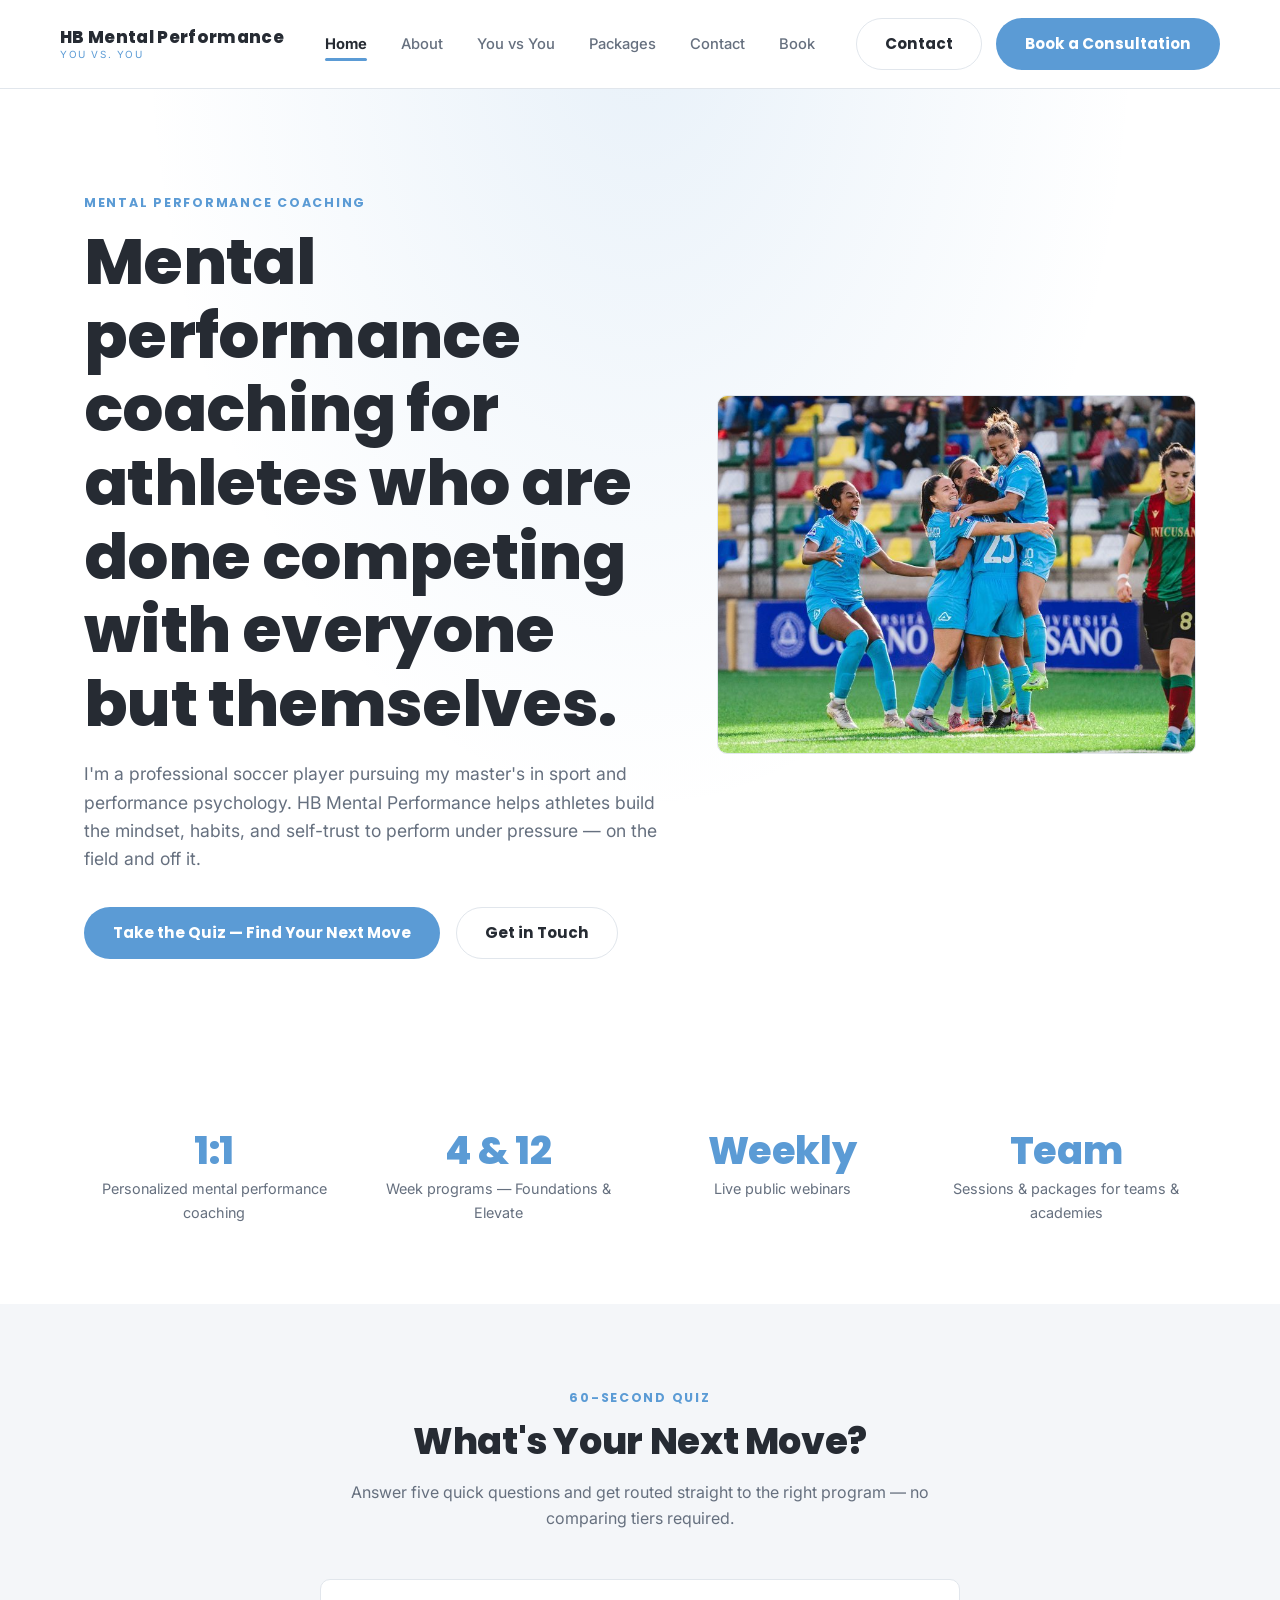
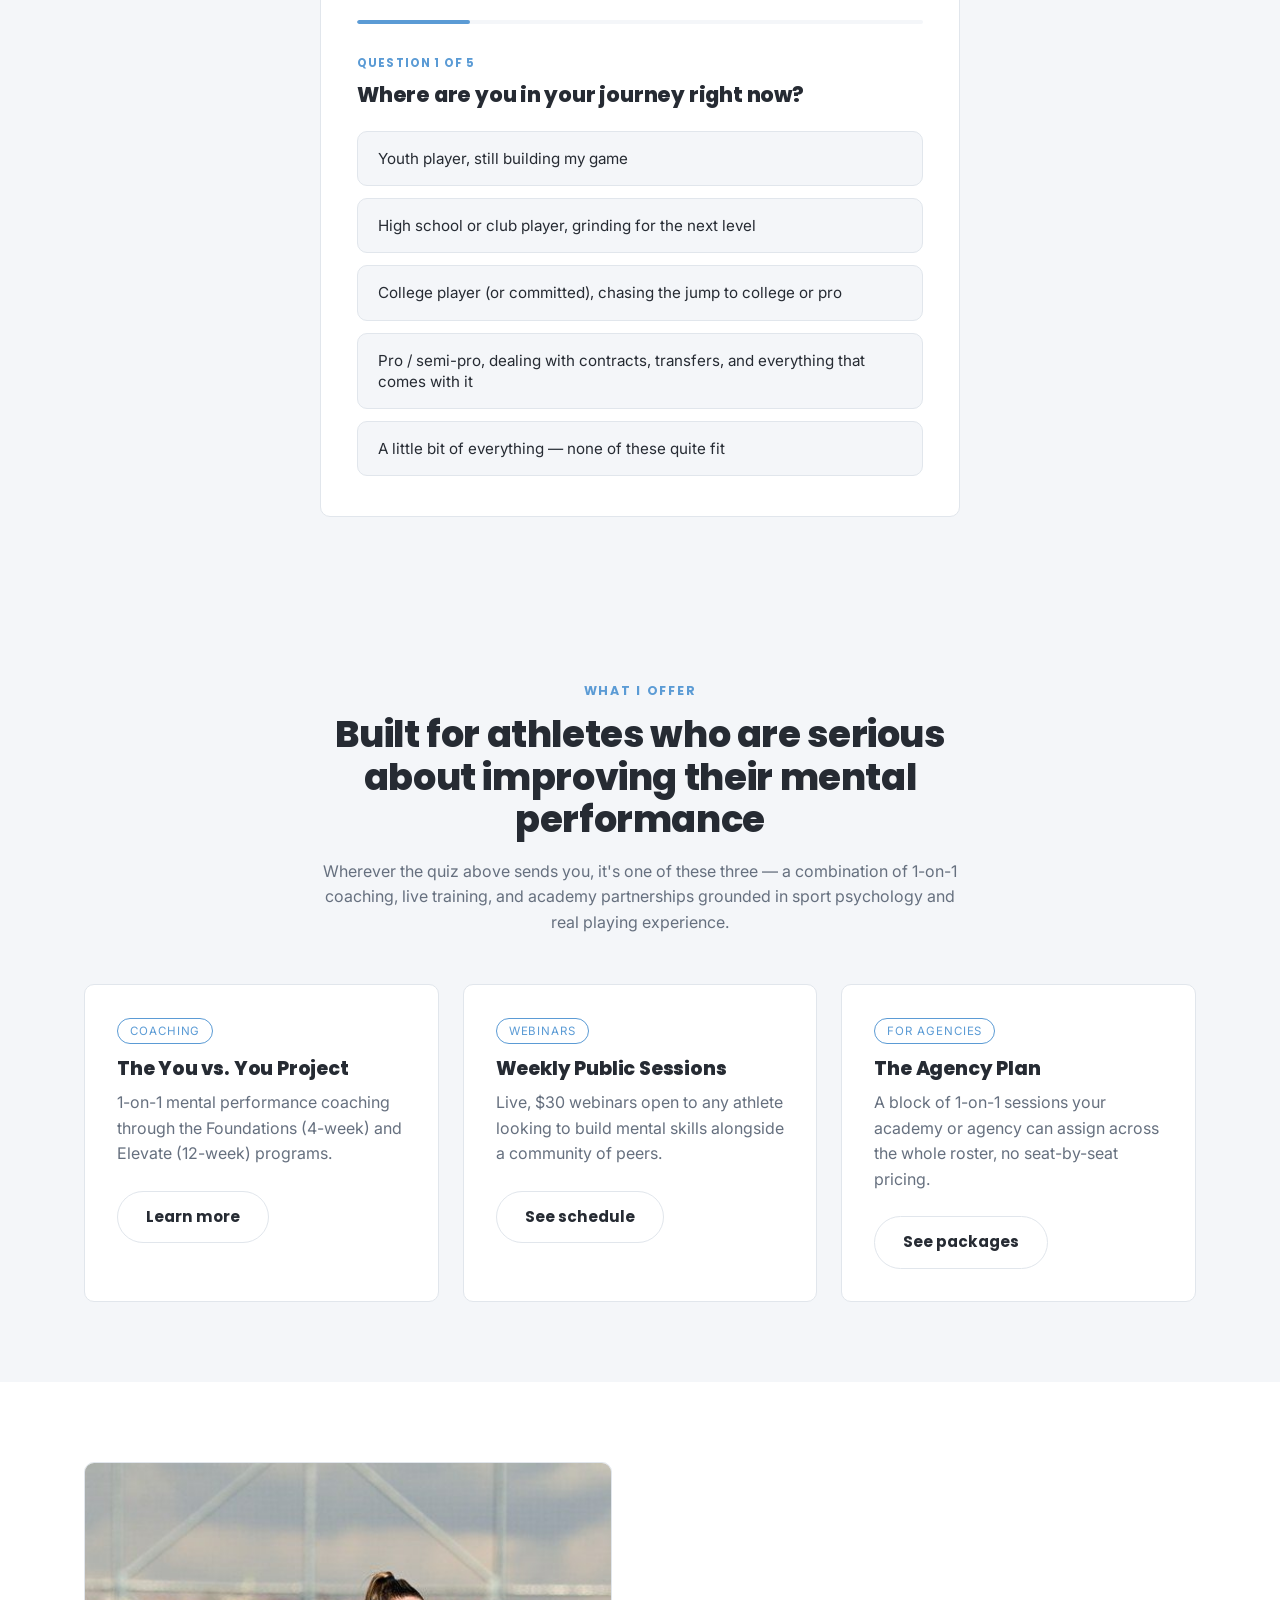
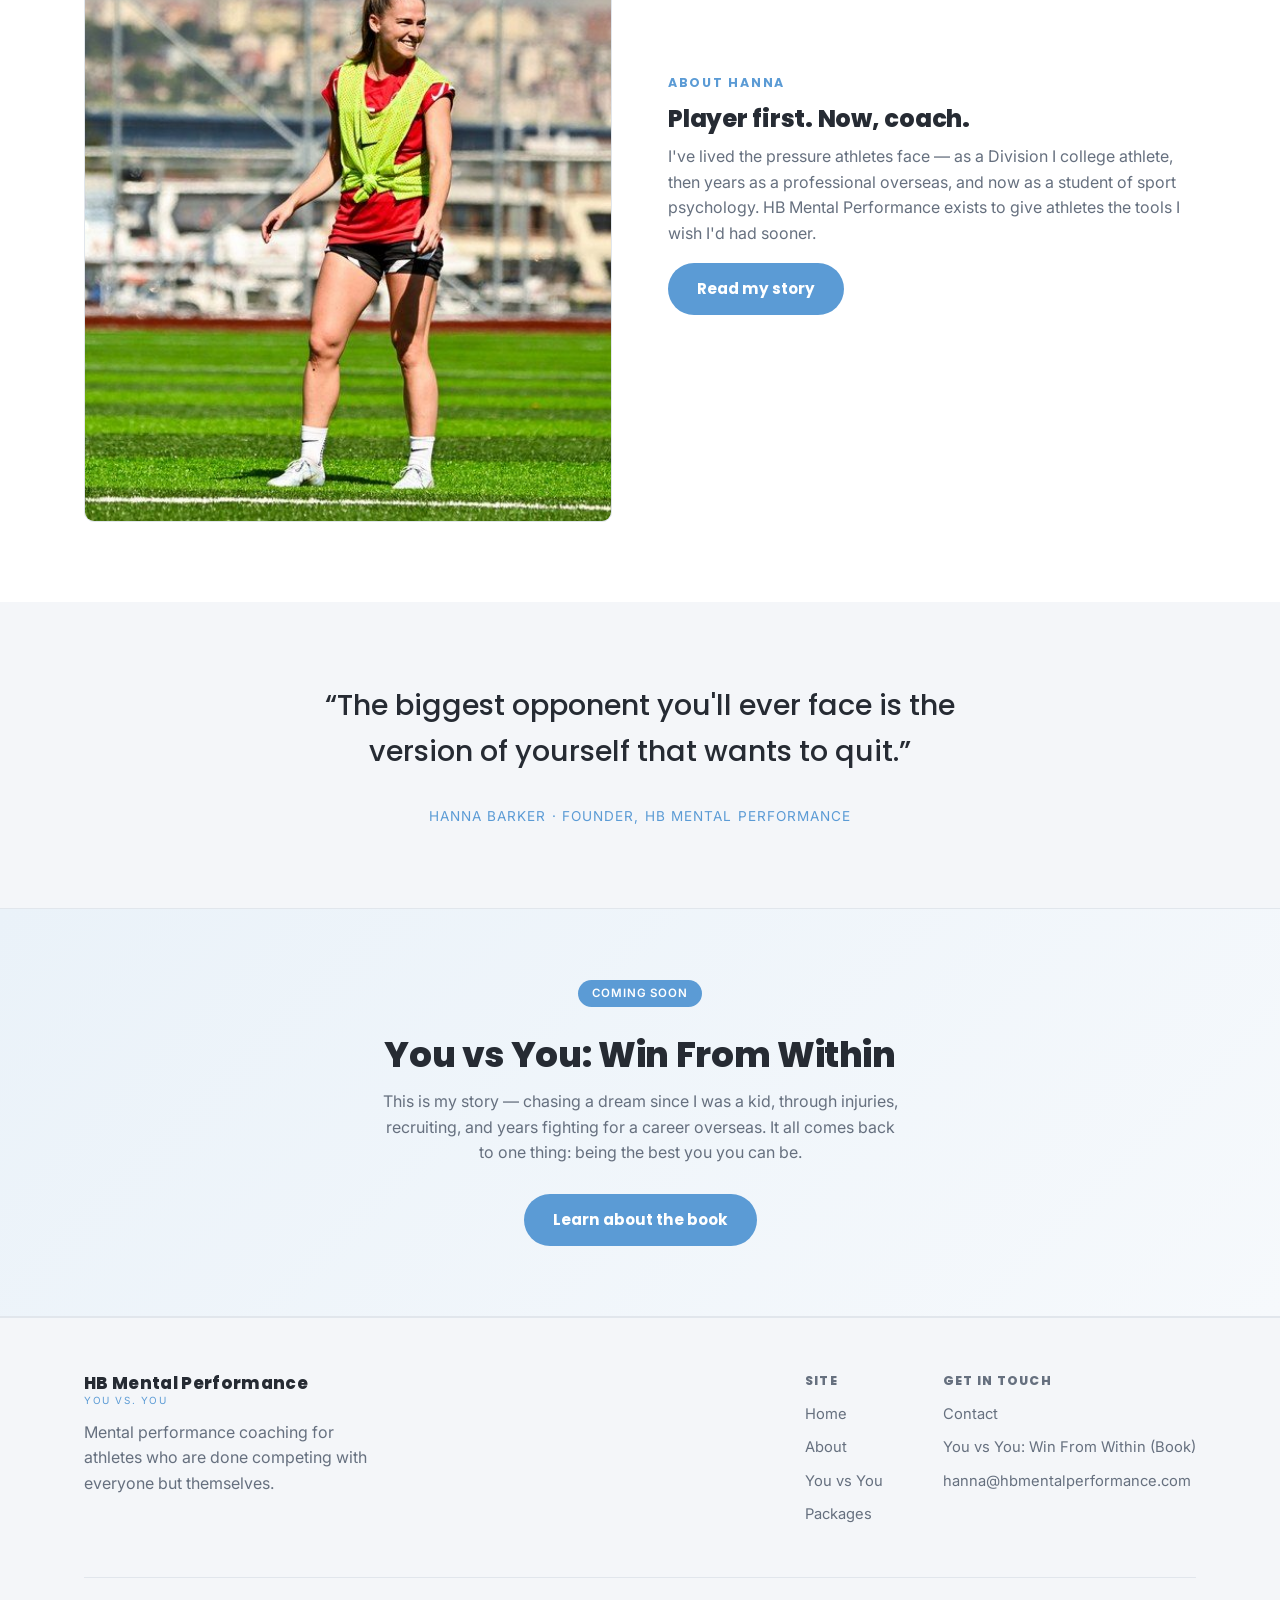
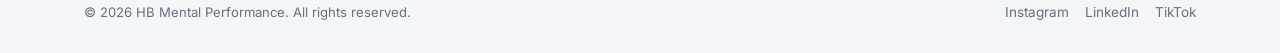
==== index.html @ e2ccc01a "Add HB Mental Performance website Initial site: home, about, you-vs-you, packages, contact, and book" ====
<!doctype html>
<html lang="en">
<head>
<meta charset="UTF-8">
<meta name="viewport" content="width=device-width, initial-scale=1.0">
<title>Home | HB Mental Performance</title>
<meta name="description" content="HB Mental Performance — 1-on-1 mental performance coaching, The You vs. You Project, and The Agency Plan for agencies and academies.">
<link rel="preconnect" href="https://fonts.googleapis.com">
<link href="https://fonts.googleapis.com/css2?family=Poppins:wght@500;600;700&family=Inter:wght@400;500;600&display=swap" rel="stylesheet">
<link rel="stylesheet" href="styles.css">
</head>
<body>
<header class="site-header">
  <div class="container nav">
    <a href="index.html" class="nav-logo">HB Mental Performance<span>You vs. You</span></a>
    <button class="nav-toggle" aria-label="Toggle navigation" aria-expanded="false">
      <span></span><span></span><span></span>
    </button>
    <ul class="nav-links">
      <li><a href="index.html">Home</a></li>
      <li><a href="about.html">About</a></li>
      <li><a href="you-vs-you.html">You vs You</a></li>
      <li><a href="packages.html">Packages</a></li>
      <li><a href="contact.html">Contact</a></li>
      <li><a href="book.html">Book</a></li>
    </ul>
    <div class="nav-cta">
      <a href="contact.html" class="btn btn-outline">Contact</a>
      <a href="contact.html#book-a-consultation" class="btn btn-primary">Book a Consultation</a>
    </div>
  </div>
</header>

<section class="hero">
  <div class="container">
    <div class="hero-grid">
      <div class="hero-copy">
        <p class="eyebrow">Mental Performance Coaching</p>
        <h1>Mental performance coaching for athletes who are done competing with everyone but themselves.</h1>
        <p class="lead">I'm a professional soccer player pursuing my master's in sport and performance psychology. HB Mental Performance helps athletes build the mindset, habits, and self-trust to perform under pressure &mdash; on the field and off it.</p>
        <div class="hero-actions">
          <a href="#quiz" class="btn btn-primary">Take the Quiz &mdash; Find Your Next Move</a>
          <a href="contact.html" class="btn btn-outline">Get in Touch</a>
        </div>
      </div>
      <div class="hero-photo">
        <img src="images/hanna-celebration.jpg" alt="Hanna Barker celebrating with teammates" loading="lazy">
      </div>
    </div>
  </div>
</section>

<section>
  <div class="container">
    <div class="stats">
      <div class="stat"><h3>1:1</h3><p>Personalized mental performance coaching</p></div>
      <div class="stat"><h3>4 &amp; 12</h3><p>Week programs &mdash; Foundations &amp; Elevate</p></div>
      <div class="stat"><h3>Weekly</h3><p>Live public webinars</p></div>
      <div class="stat"><h3>Team</h3><p>Sessions &amp; packages for teams &amp; academies</p></div>
    </div>
  </div>
</section>

<section class="section-alt quiz-section" id="quiz">
  <div class="container">
    <div class="section-head">
      <p class="eyebrow">60-Second Quiz</p>
      <h2>What's Your Next Move?</h2>
      <p>Answer five quick questions and get routed straight to the right program &mdash; no comparing tiers required.</p>
    </div>

    <div class="quiz-box" id="quiz-box" data-step="1">
      <div class="quiz-progress"><div class="quiz-progress-bar" id="quiz-progress-bar"></div></div>

      <div class="quiz-step is-active" data-step="1">
        <p class="quiz-step-label">Question 1 of 5</p>
        <h3 class="quiz-question">Where are you in your journey right now?</h3>
        <div class="quiz-options" data-field="stage">
          <button type="button" class="quiz-option" data-value="youth">Youth player, still building my game</button>
          <button type="button" class="quiz-option" data-value="highschool">High school or club player, grinding for the next level</button>
          <button type="button" class="quiz-option" data-value="college">College player (or committed), chasing the jump to college or pro</button>
          <button type="button" class="quiz-option" data-value="pro">Pro / semi-pro, dealing with contracts, transfers, and everything that comes with it</button>
          <button type="button" class="quiz-option" data-value="mixed">A little bit of everything &mdash; none of these quite fit</button>
        </div>
      </div>

      <div class="quiz-step" data-step="2">
        <p class="quiz-step-label">Question 2 of 5</p>
        <h3 class="quiz-question">What's on your mind most right now?</h3>
        <div class="quiz-options" data-field="focus">
          <button type="button" class="quiz-option" data-value="confidence">Building confidence &mdash; I second-guess myself more than I'd like</button>
          <button type="button" class="quiz-option" data-value="pressure">Handling pressure &mdash; big moments get in my head</button>
          <button type="button" class="quiz-option" data-value="transition">A big transition ahead &mdash; new level, new team, new chapter</button>
          <button type="button" class="quiz-option" data-value="consistency">Staying consistent &mdash; I want to keep leveling up long-term</button>
        </div>
      </div>

      <div class="quiz-step" data-step="3">
        <p class="quiz-step-label">Question 3 of 5</p>
        <h3 class="quiz-question">What's the story you tell yourself when things aren't going your way?</h3>
        <div class="quiz-options" data-field="storyline">
          <button type="button" class="quiz-option" data-value="doubt">"I'm about to mess this up"</button>
          <button type="button" class="quiz-option" data-value="judged">"Everyone's watching and judging me"</button>
          <button type="button" class="quiz-option" data-value="shutdown">I just go quiet and shut down</button>
          <button type="button" class="quiz-option" data-value="overthink">I get stuck in my head and can't get out</button>
        </div>
      </div>

      <div class="quiz-step" data-step="4">
        <p class="quiz-step-label">Question 4 of 5</p>
        <h3 class="quiz-question">If you fixed this one thing, what would actually change?</h3>
        <div class="quiz-options" data-field="shift">
          <button type="button" class="quiz-option" data-value="play_free">I'd finally play free, without overthinking every touch</button>
          <button type="button" class="quiz-option" data-value="trust">I'd trust myself in the moments that matter most</button>
          <button type="button" class="quiz-option" data-value="compare">I'd stop comparing myself to everyone else</button>
          <button type="button" class="quiz-option" data-value="enjoy">I'd actually enjoy playing again</button>
        </div>
      </div>

      <div class="quiz-step" data-step="5">
        <p class="quiz-step-label">Question 5 of 5</p>
        <h3 class="quiz-question">How much support are you looking for?</h3>
        <div class="quiz-options" data-field="depth">
          <button type="button" class="quiz-option" data-value="tools">Just some tools I can start using right away</button>
          <button type="button" class="quiz-option" data-value="reset">A focused reset over a few weeks</button>
          <button type="button" class="quiz-option" data-value="partnership">An ongoing, in-depth partnership</button>
          <button type="button" class="quiz-option" data-value="unsure">Not sure yet &mdash; show me my options</button>
        </div>
      </div>

      <div class="quiz-step quiz-result" data-step="result">
        <p class="eyebrow">Your Next Move</p>
        <h3 id="quiz-result-title"></h3>
        <p id="quiz-result-body"></p>
        <p class="quiz-reflection" id="quiz-result-reflection"></p>
        <div class="card quiz-result-card" id="quiz-result-card">
          <span class="tag" id="quiz-result-tag"></span>
          <h3 id="quiz-result-offer"></h3>
          <p class="quiz-result-price" id="quiz-result-price"></p>
          <p id="quiz-result-blurb"></p>
          <a href="#" id="quiz-result-cta" class="btn btn-primary">See details</a>
        </div>
        <div class="quiz-result-secondary" id="quiz-result-secondary" hidden>
          <p>Or start lighter:</p>
          <a href="you-vs-you.html#webinars" class="btn btn-outline">Join a $30 webinar</a>
        </div>
        <button type="button" class="quiz-restart" id="quiz-restart">Retake the quiz</button>
      </div>

      <button type="button" class="quiz-back" id="quiz-back" hidden>&larr; Back</button>
    </div>
  </div>
</section>

<section class="section-alt">
  <div class="container">
    <div class="section-head">
      <p class="eyebrow">What I Offer</p>
      <h2>Built for athletes who are serious about improving their mental performance</h2>
      <p>Wherever the quiz above sends you, it's one of these three &mdash; a combination of 1-on-1 coaching, live training, and academy partnerships grounded in sport psychology and real playing experience.</p>
    </div>
    <div class="grid grid-3">
      <div class="card">
        <span class="tag">Coaching</span>
        <h3>The You vs. You Project</h3>
        <p>1-on-1 mental performance coaching through the Foundations (4-week) and Elevate (12-week) programs.</p>
        <a href="you-vs-you.html" class="btn btn-outline" style="margin-top:8px;">Learn more</a>
      </div>
      <div class="card">
        <span class="tag">Webinars</span>
        <h3>Weekly Public Sessions</h3>
        <p>Live, $30 webinars open to any athlete looking to build mental skills alongside a community of peers.</p>
        <a href="you-vs-you.html" class="btn btn-outline" style="margin-top:8px;">See schedule</a>
      </div>
      <div class="card">
        <span class="tag">For Agencies</span>
        <h3>The Agency Plan</h3>
        <p>A block of 1-on-1 sessions your academy or agency can assign across the whole roster, no seat-by-seat pricing.</p>
        <a href="packages.html" class="btn btn-outline" style="margin-top:8px;">See packages</a>
      </div>
    </div>
  </div>
</section>

<section>
  <div class="container">
    <div class="two-col">
      <div class="image-placeholder has-photo">
        <img src="images/hanna-action.jpg" alt="Hanna Barker training on the field" loading="lazy">
      </div>
      <div>
        <p class="eyebrow">About Hanna</p>
        <h2>Player first. Now, coach.</h2>
        <p>I've lived the pressure athletes face &mdash; as a Division I college athlete, then years as a professional overseas, and now as a student of sport psychology. HB Mental Performance exists to give athletes the tools I wish I'd had sooner.</p>
        <a href="about.html" class="btn btn-primary">Read my story</a>
      </div>
    </div>
  </div>
</section>

<section class="section-alt">
  <div class="container quote-block">
    <p>&ldquo;The biggest opponent you'll ever face is the version of yourself that wants to quit.&rdquo;</p>
    <span>Hanna Barker &middot; Founder, HB Mental Performance</span>
  </div>
</section>

<section class="cta-band">
  <div class="container">
    <p class="badge-soon">Coming Soon</p>
    <h2>You vs You: Win From Within</h2>
    <p>This is my story &mdash; chasing a dream since I was a kid, through injuries, recruiting, and years fighting for a career overseas. It all comes back to one thing: being the best you you can be.</p>
    <a href="book.html" class="btn btn-primary">Learn about the book</a>
  </div>
</section>
<footer class="site-footer">
  <div class="container">
    <div class="footer-top">
      <div class="footer-brand">
        <a href="index.html" class="nav-logo">HB Mental Performance<span>You vs. You</span></a>
        <p style="margin-top:14px;">Mental performance coaching for athletes who are done competing with everyone but themselves.</p>
      </div>
      <div class="footer-cols">
        <div class="footer-col">
          <h4>Site</h4>
          <a href="index.html">Home</a>
          <a href="about.html">About</a>
          <a href="you-vs-you.html">You vs You</a>
          <a href="packages.html">Packages</a>
        </div>
        <div class="footer-col">
          <h4>Get in touch</h4>
          <a href="contact.html">Contact</a>
          <a href="book.html">You vs You: Win From Within (Book)</a>
          <a href="mailto:hanna@hbmentalperformance.com">hanna@hbmentalperformance.com</a>
        </div>
      </div>
    </div>
    <div class="footer-bottom">
      <span>&copy; <span id="year"></span> HB Mental Performance. All rights reserved.</span>
      <div class="social-links">
        <a href="#">Instagram</a>
        <a href="#">LinkedIn</a>
        <a href="#">TikTok</a>
      </div>
    </div>
  </div>
</footer>
<script>document.getElementById('year').textContent = new Date().getFullYear();</script>
<script src="script.js"></script>
</body>
</html>
---- styles.css ----
/* ============================================
   HB Mental Performance — global stylesheet
   ============================================ */

:root {
  --color-bg: #ffffff;
  --color-bg-alt: #f4f6f9;
  --color-surface: #ffffff;
  --color-border: #e1e6ec;
  --color-text: #262b33;
  --color-text-muted: #66707f;
  --color-accent: #5b9bd5;      /* baby blue */
  --color-accent-hover: #4a87c0;
  --color-accent-dark: #262b33;
  --font-heading: 'Poppins', 'Segoe UI', system-ui, sans-serif;
  --font-body: 'Inter', 'Segoe UI', system-ui, sans-serif;
  --max-width: 1160px;
  --radius: 10px;
  --transition: 0.2s ease;
}

* { box-sizing: border-box; }

html { scroll-behavior: smooth; }

body {
  margin: 0;
  background: var(--color-bg);
  color: var(--color-text);
  font-family: var(--font-body);
  line-height: 1.6;
  -webkit-font-smoothing: antialiased;
}

img { max-width: 100%; display: block; }

a { color: inherit; text-decoration: none; }

h1, h2, h3, h4 {
  font-family: var(--font-heading);
  font-weight: 800;
  line-height: 1.15;
  margin: 0 0 0.5em;
  letter-spacing: -0.01em;
}

p { margin: 0 0 1em; color: var(--color-text-muted); }

.container {
  max-width: var(--max-width);
  margin: 0 auto;
  padding: 0 24px;
}

.eyebrow {
  display: inline-block;
  font-family: var(--font-heading);
  font-weight: 700;
  font-size: 0.78rem;
  letter-spacing: 0.14em;
  text-transform: uppercase;
  color: var(--color-accent);
  margin-bottom: 12px;
}

/* ---------- Buttons ---------- */
.btn {
  display: inline-flex;
  align-items: center;
  justify-content: center;
  gap: 8px;
  padding: 13px 28px;
  border-radius: 999px;
  font-family: var(--font-heading);
  font-weight: 700;
  font-size: 0.95rem;
  cursor: pointer;
  border: 1px solid transparent;
  transition: transform var(--transition), background var(--transition), border-color var(--transition), color var(--transition);
  white-space: nowrap;
}
.btn:hover { transform: translateY(-1px); }

.btn-primary {
  background: var(--color-accent);
  color: #ffffff;
}
.btn-primary:hover { background: var(--color-accent-hover); }

.btn-outline {
  background: transparent;
  border-color: var(--color-border);
  color: var(--color-text);
}
.btn-outline:hover { border-color: var(--color-accent); color: var(--color-accent); }

/* ---------- Header / Nav ---------- */
.site-header {
  position: sticky;
  top: 0;
  z-index: 100;
  background: rgba(255, 255, 255, 0.92);
  backdrop-filter: blur(10px);
  border-bottom: 1px solid var(--color-border);
}

.nav {
  display: flex;
  align-items: center;
  justify-content: space-between;
  padding: 18px 0;
}

.nav-logo {
  font-family: var(--font-heading);
  font-weight: 800;
  font-size: 1.05rem;
  letter-spacing: 0.02em;
  display: flex;
  flex-direction: column;
  line-height: 1.1;
}
.nav-logo span {
  font-family: var(--font-body);
  font-weight: 400;
  font-size: 0.62rem;
  letter-spacing: 0.16em;
  text-transform: uppercase;
  color: var(--color-accent);
  margin-top: 2px;
}

.nav-links {
  display: flex;
  align-items: center;
  gap: 34px;
  list-style: none;
  margin: 0;
  padding: 0;
}

.nav-links a {
  font-size: 0.92rem;
  font-weight: 500;
  color: var(--color-text-muted);
  transition: color var(--transition);
  position: relative;
}
.nav-links a:hover,
.nav-links a.active { color: var(--color-text); }
.nav-links a.active { font-weight: 700; }
.nav-links a.active::after {
  content: '';
  position: absolute;
  left: 0; right: 0; bottom: -8px;
  height: 3px;
  background: var(--color-accent);
  border-radius: 2px;
}

.nav-cta { display: flex; align-items: center; gap: 14px; }

.nav-toggle {
  display: none;
  flex-direction: column;
  gap: 5px;
  background: none;
  border: none;
  cursor: pointer;
  padding: 6px;
}
.nav-toggle span {
  width: 24px;
  height: 2px;
  background: var(--color-text);
  border-radius: 2px;
  transition: transform var(--transition), opacity var(--transition);
}

@media (max-width: 860px) {
  .nav-links {
    position: absolute;
    top: 100%;
    left: 0;
    right: 0;
    background: var(--color-bg-alt);
    border-bottom: 1px solid var(--color-border);
    flex-direction: column;
    align-items: flex-start;
    gap: 0;
    max-height: 0;
    overflow: hidden;
    transition: max-height var(--transition);
  }
  .nav-links.open { max-height: 420px; }
  .nav-links li { width: 100%; }
  .nav-links a {
    display: block;
    padding: 16px 24px;
    width: 100%;
    border-bottom: 1px solid var(--color-border);
  }
  .nav-cta .btn-outline { display: none; }
  .nav-toggle { display: flex; }
}

/* ---------- Hero ---------- */
.hero {
  padding: 100px 0 90px;
  text-align: center;
  background:
    radial-gradient(ellipse at 50% -10%, rgba(91, 155, 213, 0.14), transparent 55%),
    var(--color-bg);
}
.hero h1 {
  font-size: clamp(2.4rem, 5vw, 4rem);
  max-width: 820px;
  margin: 0 auto 20px;
}
.hero h1 em {
  font-style: normal;
  color: var(--color-accent);
}
.hero p.lead {
  max-width: 620px;
  margin: 0 auto 34px;
  font-size: 1.1rem;
}
.hero-actions {
  display: flex;
  gap: 16px;
  justify-content: center;
  flex-wrap: wrap;
}

.hero-grid {
  display: grid;
  grid-template-columns: 1.1fr 0.9fr;
  gap: 48px;
  align-items: center;
  text-align: left;
}
.hero-copy { text-align: left; }
.hero-copy h1 { margin: 0 0 20px; max-width: none; }
.hero-copy p.lead { margin: 0 0 34px; max-width: none; }
.hero-copy .hero-actions { justify-content: flex-start; }
.hero-photo {
  border-radius: var(--radius);
  overflow: hidden;
  aspect-ratio: 4 / 3;
  border: 1px solid var(--color-border);
}
.hero-photo img {
  width: 100%;
  height: 100%;
  object-fit: cover;
  object-position: 50% 25%;
  display: block;
}
@media (max-width: 860px) {
  .hero-grid { grid-template-columns: 1fr; text-align: center; }
  .hero-copy { text-align: center; }
  .hero-copy .hero-actions { justify-content: center; }
  .hero-photo { max-width: 480px; margin: 0 auto; }
}

.page-hero {
  padding: 70px 0 50px;
  border-bottom: 1px solid var(--color-border);
  background: var(--color-bg-alt);
}
.page-hero h1 { font-size: clamp(2rem, 4vw, 2.8rem); }
.page-hero p.lead { max-width: 620px; font-size: 1.05rem; }

/* ---------- Sections ---------- */
section { padding: 80px 0; }
.section-alt { background: var(--color-bg-alt); }
.section-head { max-width: 640px; margin: 0 auto 48px; text-align: center; }
.section-head h2 { font-size: clamp(1.7rem, 3vw, 2.3rem); }

/* ---------- Cards / grid ---------- */
.grid {
  display: grid;
  gap: 24px;
}
.grid-2 { grid-template-columns: repeat(2, 1fr); }
.grid-3 { grid-template-columns: repeat(3, 1fr); }
@media (max-width: 780px) {
  .grid-2, .grid-3 { grid-template-columns: 1fr; }
}

.card {
  background: var(--color-surface);
  border: 1px solid var(--color-border);
  border-radius: var(--radius);
  padding: 32px;
  transition: border-color var(--transition), transform var(--transition);
}
.card:hover { border-color: var(--color-accent); transform: translateY(-3px); }
a.card { display: block; color: inherit; text-decoration: none; cursor: pointer; }
.card h3 { font-size: 1.2rem; margin-bottom: 10px; }
.card .tag {
  display: inline-block;
  font-size: 0.72rem;
  letter-spacing: 0.08em;
  text-transform: uppercase;
  color: var(--color-accent);
  border: 1px solid var(--color-accent);
  border-radius: 999px;
  padding: 3px 12px;
  margin-bottom: 14px;
}

.two-col {
  display: grid;
  grid-template-columns: 1fr 1fr;
  gap: 56px;
  align-items: center;
}
@media (max-width: 780px) {
  .two-col { grid-template-columns: 1fr; gap: 32px; }
}

.image-placeholder {
  width: 100%;
  aspect-ratio: 4 / 5;
  border-radius: var(--radius);
  background: linear-gradient(160deg, var(--color-surface), var(--color-bg-alt));
  border: 1px solid var(--color-border);
  display: flex;
  align-items: center;
  justify-content: center;
  color: var(--color-text-muted);
  font-family: var(--font-heading);
  font-size: 0.85rem;
  letter-spacing: 0.05em;
  text-align: center;
  padding: 20px;
}

.image-placeholder.has-photo {
  padding: 0;
  overflow: hidden;
}

.image-placeholder.has-photo img {
  width: 100%;
  height: 100%;
  object-fit: cover;
  object-position: 50% 20%;
  display: block;
}

/* ---------- Stats ---------- */
.stats {
  display: grid;
  grid-template-columns: repeat(4, 1fr);
  gap: 24px;
  text-align: center;
}
@media (max-width: 780px) { .stats { grid-template-columns: 1fr 1fr; } }
@media (max-width: 520px) { .stats { grid-template-columns: 1fr; } }
.stat h3 {
  font-size: 2.4rem;
  color: var(--color-accent);
  margin-bottom: 4px;
}
.stat p { margin: 0; font-size: 0.9rem; }

/* ---------- Quote ---------- */
.quote-block {
  text-align: center;
  max-width: 720px;
  margin: 0 auto;
}
.quote-block p {
  font-family: var(--font-heading);
  font-size: clamp(1.3rem, 2.5vw, 1.8rem);
  color: var(--color-text);
  font-weight: 500;
}
.quote-block span {
  color: var(--color-accent);
  font-size: 0.85rem;
  letter-spacing: 0.08em;
  text-transform: uppercase;
}

/* ---------- Form ---------- */
.form {
  display: flex;
  flex-direction: column;
  gap: 18px;
  max-width: 560px;
}
.form label {
  font-size: 0.85rem;
  font-weight: 600;
  margin-bottom: 6px;
  display: block;
}
.form input,
.form textarea,
.form select {
  width: 100%;
  padding: 13px 16px;
  border-radius: 8px;
  border: 1px solid var(--color-border);
  background: var(--color-surface);
  color: var(--color-text);
  font-family: var(--font-body);
  font-size: 0.95rem;
}
.form input:focus,
.form textarea:focus,
.form select:focus {
  outline: none;
  border-color: var(--color-accent);
}
.form textarea { resize: vertical; min-height: 120px; }

/* ---------- CTA band ---------- */
.cta-band {
  background: linear-gradient(135deg, #eaf2f9, #f6f9fc);
  border-top: 1px solid var(--color-border);
  border-bottom: 1px solid var(--color-border);
  text-align: center;
  padding: 70px 0;
}
.cta-band h2 { font-size: clamp(1.6rem, 3vw, 2.2rem); margin-bottom: 14px; }
.cta-band p { max-width: 520px; margin: 0 auto 28px; }

/* ---------- Footer ---------- */
.site-footer {
  border-top: 1px solid var(--color-border);
  padding: 56px 0 30px;
  background: var(--color-bg-alt);
}
.footer-top {
  display: flex;
  justify-content: space-between;
  flex-wrap: wrap;
  gap: 40px;
  margin-bottom: 40px;
}
.footer-brand { max-width: 300px; }
.footer-cols {
  display: flex;
  gap: 60px;
  flex-wrap: wrap;
}
.footer-col h4 {
  font-size: 0.78rem;
  letter-spacing: 0.1em;
  text-transform: uppercase;
  color: var(--color-text-muted);
  margin-bottom: 14px;
}
.footer-col a,
.footer-col p {
  display: block;
  font-size: 0.92rem;
  color: var(--color-text-muted);
  margin-bottom: 10px;
}
.footer-col a:hover { color: var(--color-accent); }
.footer-bottom {
  display: flex;
  justify-content: space-between;
  flex-wrap: wrap;
  gap: 12px;
  padding-top: 24px;
  border-top: 1px solid var(--color-border);
  font-size: 0.82rem;
  color: var(--color-text-muted);
}
.social-links { display: flex; gap: 16px; }
.social-links a {
  color: var(--color-text-muted);
  font-size: 0.85rem;
}
.social-links a:hover { color: var(--color-accent); }

/* ---------- Athlete Hub gate ---------- */
.hub-gate {
  position: fixed;
  inset: 0;
  z-index: 500;
  display: flex;
  align-items: center;
  justify-content: center;
  padding: 24px;
  background:
    radial-gradient(ellipse at 50% -10%, rgba(91, 155, 213, 0.14), transparent 55%),
    var(--color-bg);
}
.hub-gate-box {
  width: 100%;
  max-width: 420px;
  background: var(--color-surface);
  border: 1px solid var(--color-border);
  border-radius: var(--radius);
  padding: 40px 32px;
  text-align: center;
}
.hub-gate-box h1 { font-size: 1.5rem; margin-bottom: 10px; }
.hub-gate-box p.lead { font-size: 0.95rem; margin-bottom: 26px; }
.hub-gate-form {
  display: flex;
  flex-direction: column;
  gap: 14px;
}
.hub-gate-form input {
  width: 100%;
  padding: 13px 16px;
  border-radius: 8px;
  border: 1px solid var(--color-border);
  background: var(--color-bg-alt);
  color: var(--color-text);
  font-family: var(--font-body);
  font-size: 0.95rem;
  text-align: center;
}
.hub-gate-form input:focus { outline: none; border-color: var(--color-accent); }
.hub-gate-error {
  min-height: 1.1em;
  font-size: 0.85rem;
  color: #c94f4f;
}
.hub-gate-note {
  margin-top: 22px;
  font-size: 0.82rem;
  color: var(--color-text-muted);
}
.hub-gate-note a { color: var(--color-accent); }

.hub-content { display: none; }
.hub-content.unlocked { display: block; }

.coming-soon-card { position: relative; }
.coming-soon-card .tag.tag-soon {
  border-color: var(--color-text-muted);
  color: var(--color-text-muted);
}

/* ---------- Athlete Hub module accordion ---------- */
.modules-list {
  display: flex;
  flex-direction: column;
  gap: 16px;
  max-width: 760px;
  margin: 0 auto;
}
.module-card {
  background: var(--color-surface);
  border: 1px solid var(--color-border);
  border-radius: var(--radius);
  padding: 0 28px;
  transition: border-color var(--transition);
}
.module-card[open] { border-color: var(--color-accent); }
.module-card summary {
  cursor: pointer;
  list-style: none;
  display: flex;
  align-items: center;
  justify-content: space-between;
  gap: 16px;
  padding: 22px 0;
  font-family: var(--font-heading);
  font-weight: 600;
  font-size: 1.05rem;
  color: var(--color-text);
}
.module-card summary::-webkit-details-marker { display: none; }
.module-card summary .module-num {
  display: block;
  color: var(--color-accent);
  font-size: 0.72rem;
  letter-spacing: 0.1em;
  text-transform: uppercase;
  font-weight: 600;
  margin-bottom: 4px;
}
.module-card summary .chevron {
  flex-shrink: 0;
  color: var(--color-text-muted);
  transition: transform var(--transition);
}
.module-card[open] summary .chevron { transform: rotate(180deg); color: var(--color-accent); }
.module-body { padding: 0 0 28px; }
.module-body h4 {
  font-size: 0.82rem;
  letter-spacing: 0.08em;
  text-transform: uppercase;
  color: var(--color-accent);
  margin: 22px 0 12px;
}
.module-body ul { margin: 0 0 18px; padding-left: 20px; }
.module-body li { margin-bottom: 8px; color: var(--color-text-muted); }
.module-action {
  background: var(--color-bg-alt);
  border: 1px solid var(--color-border);
  border-radius: 8px;
  padding: 16px 18px;
  font-size: 0.9rem;
  color: var(--color-text-muted);
}
.module-action strong { color: var(--color-accent); }
.module-zones {
  display: grid;
  grid-template-columns: repeat(3, 1fr);
  gap: 12px;
  margin: 0 0 20px;
}
.module-zones-4 { grid-template-columns: repeat(4, 1fr); }
@media (max-width: 640px) { .module-zones, .module-zones-4 { grid-template-columns: 1fr; } }
@media (max-width: 900px) and (min-width: 641px) { .module-zones-4 { grid-template-columns: repeat(2, 1fr); } }
.module-zone {
  border: 1px solid var(--color-border);
  border-radius: 8px;
  padding: 14px 16px;
  background: var(--color-bg-alt);
}
.module-zone.is-optimal { border-color: var(--color-accent); }
.module-zone h5 {
  font-family: var(--font-heading);
  font-size: 0.78rem;
  letter-spacing: 0.06em;
  text-transform: uppercase;
  margin: 0 0 8px;
  color: var(--color-text);
}
.module-zone.is-optimal h5 { color: var(--color-accent); }
.module-zone ul { margin: 0; padding-left: 18px; }
.module-zone li { margin-bottom: 4px; font-size: 0.88rem; }
.module-source {
  margin-top: 16px;
  font-size: 0.78rem;
  font-style: italic;
  color: var(--color-text-muted);
}

/* ---------- Athlete Hub worksheets ---------- */
.ws-divider {
  height: 1px;
  background: var(--color-border);
  margin: 26px 0 22px;
}
.ws-heading {
  font-size: 0.72rem;
  letter-spacing: 0.1em;
  text-transform: uppercase;
  color: var(--color-text);
  margin: 0 0 6px;
}
.ws-note {
  font-size: 0.82rem;
  color: var(--color-text-muted);
  margin: 0 0 22px;
}
.ws-part { margin-bottom: 30px; }
.ws-part:last-of-type { margin-bottom: 0; }
.ws-part-title {
  font-family: var(--font-heading);
  font-weight: 600;
  font-size: 0.78rem;
  letter-spacing: 0.06em;
  text-transform: uppercase;
  color: var(--color-accent);
  margin: 0 0 14px;
}
.ws-field { margin-bottom: 16px; }
.ws-field:last-child { margin-bottom: 0; }
.ws-field label {
  display: block;
  font-size: 0.85rem;
  font-weight: 500;
  color: var(--color-text);
  margin-bottom: 8px;
  line-height: 1.4;
}
.ws-field input[type="text"],
.ws-field textarea {
  width: 100%;
  padding: 12px 14px;
  border-radius: 8px;
  border: 1px solid var(--color-border);
  background: var(--color-bg-alt);
  color: var(--color-text);
  font-family: var(--font-body);
  font-size: 0.92rem;
}
.ws-field textarea { min-height: 64px; resize: vertical; }
.ws-field input[type="text"]:focus,
.ws-field textarea:focus { outline: none; border-color: var(--color-accent); }

.ws-choices { display: flex; flex-wrap: wrap; gap: 8px; }
.ws-chip { cursor: pointer; }
.ws-chip input {
  position: absolute;
  opacity: 0;
  width: 1px;
  height: 1px;
}
.ws-chip span {
  display: inline-flex;
  align-items: center;
  padding: 9px 16px;
  border-radius: 999px;
  border: 1px solid var(--color-border);
  background: var(--color-bg-alt);
  font-size: 0.85rem;
  color: var(--color-text-muted);
  transition: background var(--transition), border-color var(--transition), color var(--transition);
}
.ws-chip:hover span { border-color: var(--color-accent); }
.ws-chip:has(input:checked) span {
  background: var(--color-accent);
  border-color: var(--color-accent);
  color: #ffffff;
  font-weight: 600;
}

.ws-scale { display: flex; align-items: center; gap: 14px; max-width: 360px; }
.ws-scale input[type="range"] { flex: 1; accent-color: var(--color-accent); }
.ws-scale .ws-range-value {
  font-family: var(--font-heading);
  font-weight: 700;
  color: var(--color-accent);
  min-width: 22px;
  text-align: center;
}

.ws-clear {
  margin-top: 26px;
  font-size: 0.85rem;
  padding: 10px 22px;
}

/* ---------- Quiz: "What's Your Next Move?" ---------- */
.quiz-box {
  position: relative;
  max-width: 640px;
  margin: 0 auto;
  background: var(--color-surface);
  border: 1px solid var(--color-border);
  border-radius: var(--radius);
  padding: 40px 36px;
}
@media (max-width: 640px) {
  .quiz-box { padding: 32px 22px; }
}

.quiz-progress {
  height: 4px;
  background: var(--color-bg-alt);
  border-radius: 999px;
  overflow: hidden;
  margin-bottom: 30px;
}
.quiz-progress-bar {
  height: 100%;
  width: 25%;
  background: var(--color-accent);
  border-radius: 999px;
  transition: width var(--transition);
}

.quiz-step { display: none; }
.quiz-step.is-active { display: block; animation: quiz-fade-in 0.25s ease; }
@keyframes quiz-fade-in {
  from { opacity: 0; transform: translateY(6px); }
  to { opacity: 1; transform: translateY(0); }
}

.quiz-step-label {
  font-family: var(--font-heading);
  font-weight: 700;
  font-size: 0.72rem;
  letter-spacing: 0.1em;
  text-transform: uppercase;
  color: var(--color-accent);
  margin-bottom: 10px;
}
.quiz-question {
  font-size: 1.3rem;
  margin-bottom: 24px;
}

.quiz-options {
  display: flex;
  flex-direction: column;
  gap: 12px;
}
.quiz-option {
  text-align: left;
  width: 100%;
  padding: 16px 20px;
  border-radius: 10px;
  border: 1px solid var(--color-border);
  background: var(--color-bg-alt);
  color: var(--color-text);
  font-family: var(--font-body);
  font-size: 0.95rem;
  line-height: 1.4;
  cursor: pointer;
  transition: border-color var(--transition), background var(--transition), transform var(--transition);
}
.quiz-option:hover {
  border-color: var(--color-accent);
  transform: translateY(-1px);
}
.quiz-option.is-selected {
  border-color: var(--color-accent);
  background: var(--color-accent);
  color: #ffffff;
}

.quiz-back {
  margin-top: 26px;
  background: none;
  border: none;
  color: var(--color-text-muted);
  font-family: var(--font-heading);
  font-weight: 600;
  font-size: 0.85rem;
  cursor: pointer;
  padding: 0;
}
.quiz-back:hover { color: var(--color-accent); }

.quiz-result { text-align: center; }
.quiz-result h3#quiz-result-title { font-size: 1.5rem; }
.quiz-reflection {
  max-width: 460px;
  margin: 14px auto 0;
  font-style: italic;
  color: var(--color-text-muted);
  font-size: 0.95rem;
  line-height: 1.5;
}
.quiz-result-card {
  text-align: left;
  max-width: 420px;
  margin: 24px auto 0;
}
.quiz-result-price {
  font-size: 1.5rem;
  font-weight: 700;
  color: var(--color-text);
  margin-bottom: 8px;
}
.quiz-result-secondary {
  margin-top: 22px;
  padding-top: 22px;
  border-top: 1px solid var(--color-border);
}
.quiz-result-secondary p {
  font-size: 0.85rem;
  margin-bottom: 12px;
}
.quiz-bridge {
  margin-top: 22px;
  font-size: 0.85rem;
  color: var(--color-text-muted);
  background: var(--color-bg-alt);
  border-radius: 8px;
  padding: 14px 18px;
}
.quiz-bridge a { color: var(--color-accent); font-weight: 600; }
.quiz-restart {
  margin-top: 22px;
  background: none;
  border: none;
  color: var(--color-text-muted);
  font-family: var(--font-heading);
  font-weight: 600;
  font-size: 0.85rem;
  cursor: pointer;
  text-decoration: underline;
  padding: 0;
}
.quiz-restart:hover { color: var(--color-accent); }

/* ---------- Utilities ---------- */
.text-center { text-align: center; }
.mt-0 { margin-top: 0; }
.badge-soon {
  display: inline-block;
  font-size: 0.72rem;
  letter-spacing: 0.08em;
  text-transform: uppercase;
  background: var(--color-accent);
  color: #ffffff;
  border-radius: 999px;
  padding: 4px 14px;
  margin-bottom: 16px;
  font-weight: 600;
}

/* ============================================
   Athlete Hub — extra bolder pass
   (the whole site now uses this white / grey /
   baby-blue theme by default, matching the live
   hbmentalperformance.netlify.app site — these
   remaining overrides just add a bit more heft
   specifically to the Hub's cards/borders).
   ============================================ */
body.hub-page .card,
body.hub-page .module-card,
body.hub-page .hub-gate-box {
  box-shadow: 0 1px 3px rgba(38, 43, 51, 0.06);
}

/* ---- Bolder pass: keep the soft palette, add more weight/heft ---- */
body.hub-page h1,
body.hub-page h2,
body.hub-page h3,
body.hub-page h4 {
  font-weight: 800;
}
body.hub-page .nav-logo { font-weight: 800; }
body.hub-page .eyebrow,
body.hub-page .module-body h4,
body.hub-page .module-card summary .module-num,
body.hub-page .ws-part-title,
body.hub-page .ws-heading {
  font-weight: 700;
}
body.hub-page .nav-links a.active { font-weight: 700; }
body.hub-page .nav-links a.active::after { height: 3px; }

body.hub-page .card,
body.hub-page .module-card,
body.hub-page .hub-gate-box {
  border-width: 2px;
}
body.hub-page .module-zone {
  border-width: 2px;
}
body.hub-page .module-zone.is-optimal { border-width: 2px; }
body.hub-page .btn-primary,
body.hub-page .btn-outline {
  border-width: 2px;
  font-weight: 700;
}
body.hub-page .ws-chip span {
  border-width: 2px;
  font-weight: 600;
}
body.hub-page .ws-divider { height: 2px; }
body.hub-page .card .tag,
body.hub-page .coming-soon-card .tag.tag-soon {
  border-width: 2px;
  font-weight: 700;
}
body.hub-page .page-hero,
body.hub-page .site-header {
  border-bottom-width: 2px;
}
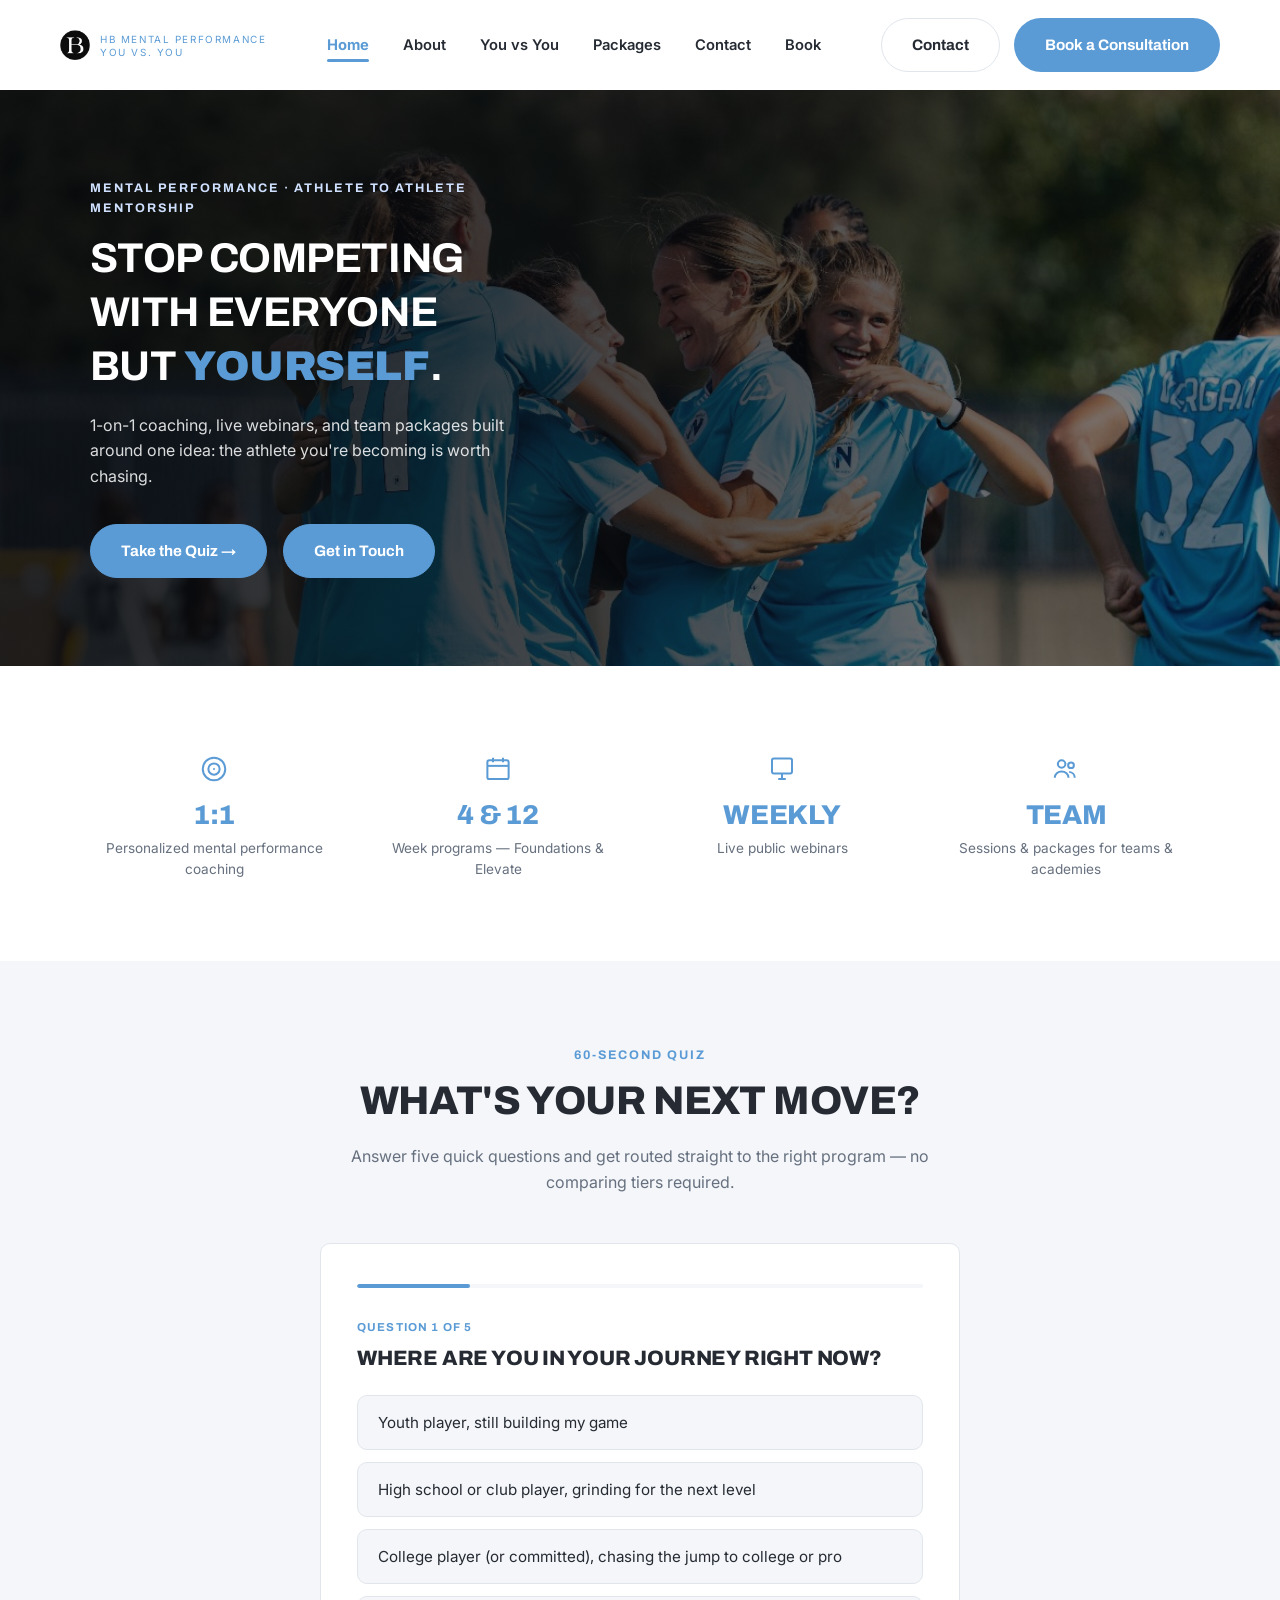
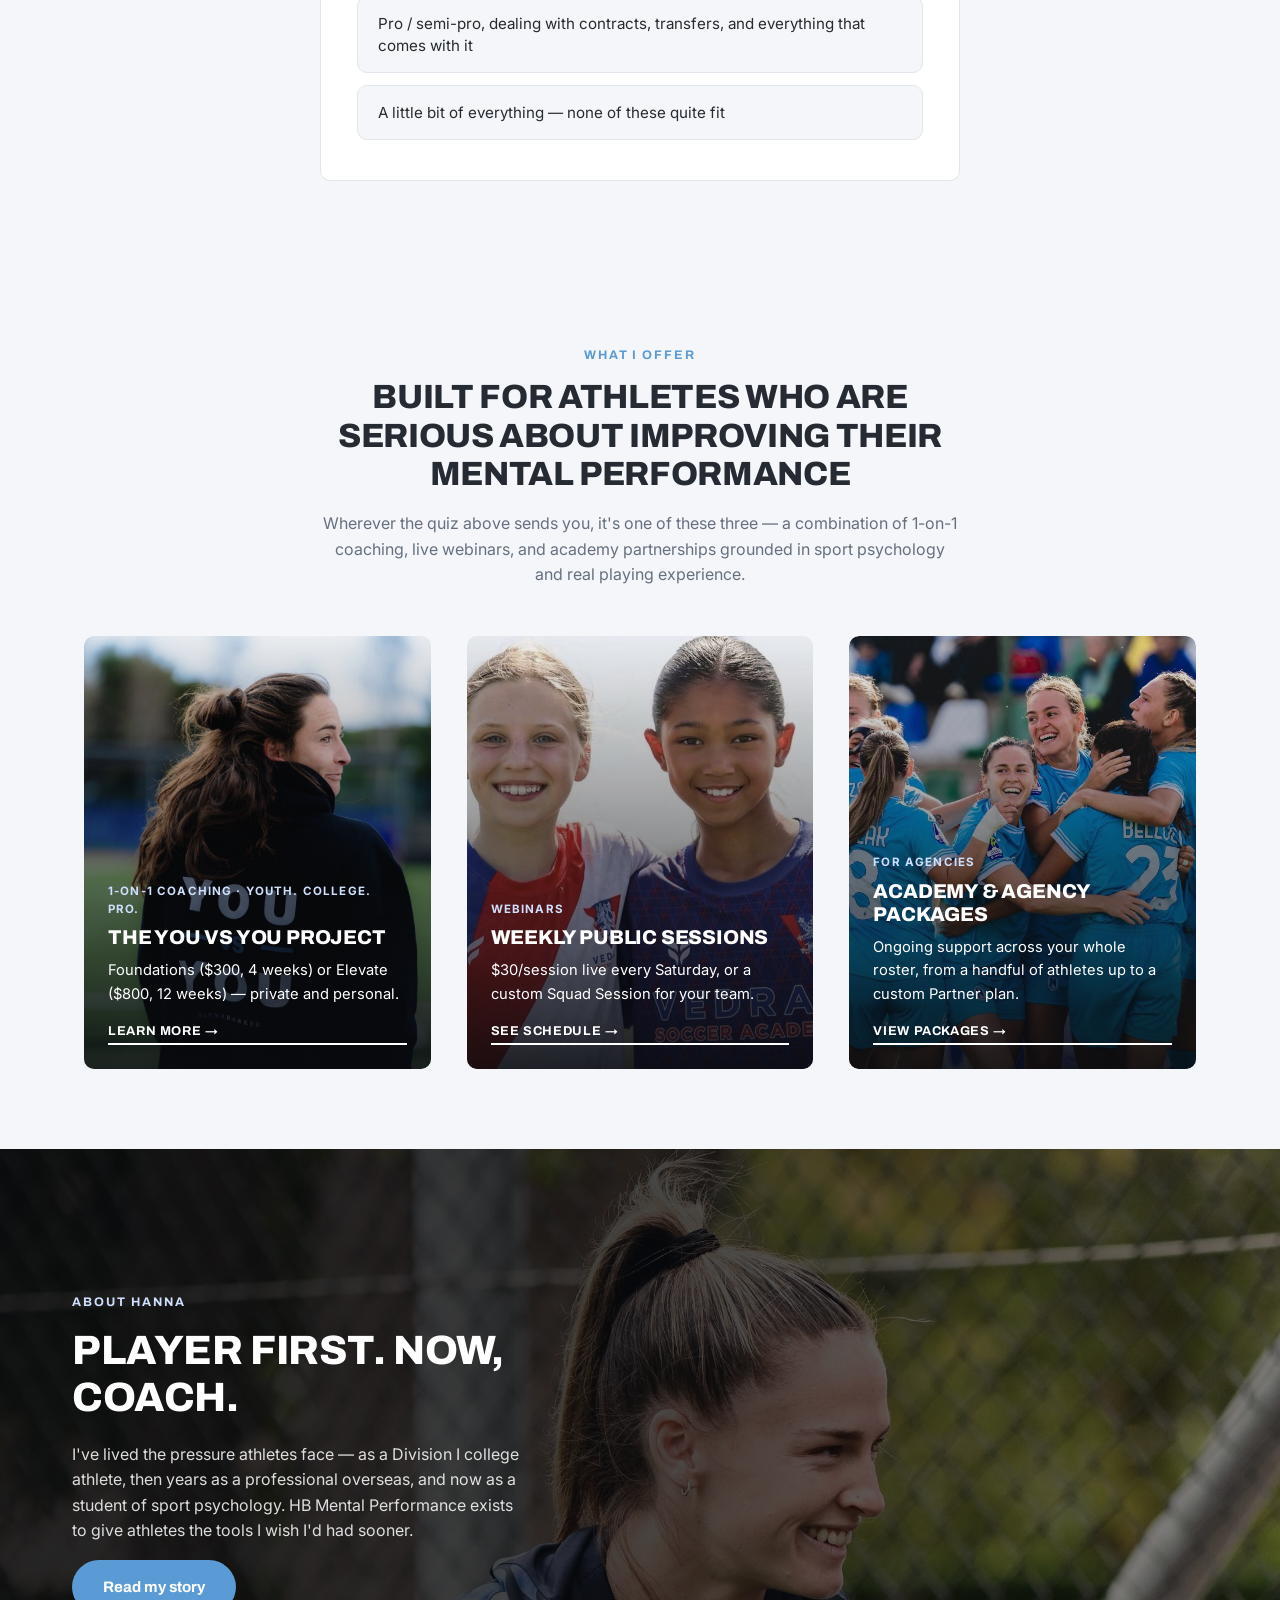
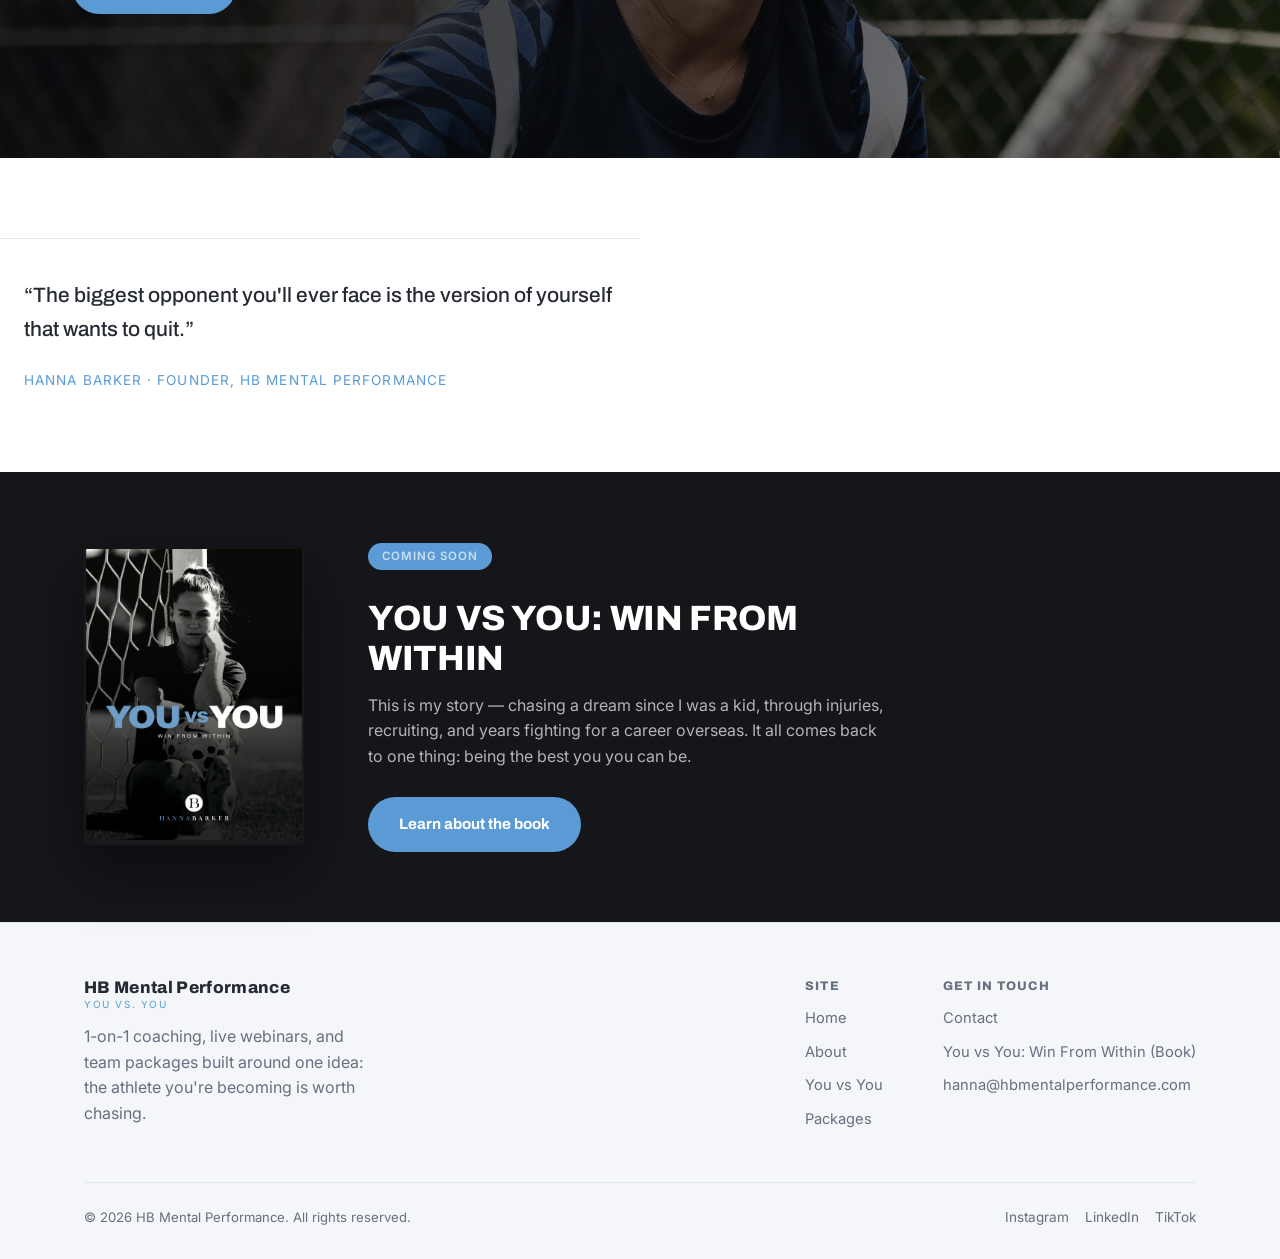
==== commit aa5379a8: "Redesign homepage, about, you-vs-you, and packages pages New photo-led visual direction across the f" ====
--- a/index.html
+++ b/index.html
@@ -4,15 +4,1449 @@
 <meta charset="UTF-8">
 <meta name="viewport" content="width=device-width, initial-scale=1.0">
 <title>Home | HB Mental Performance</title>
-<meta name="description" content="HB Mental Performance — 1-on-1 mental performance coaching, The You vs. You Project, and The Agency Plan for agencies and academies.">
 <link rel="preconnect" href="https://fonts.googleapis.com">
-<link href="https://fonts.googleapis.com/css2?family=Poppins:wght@500;600;700&family=Inter:wght@400;500;600&display=swap" rel="stylesheet">
-<link rel="stylesheet" href="styles.css">
+<link href="https://fonts.googleapis.com/css2?family=Archivo:wght@600;700;800;900&family=Poppins:wght@500;600;700&family=Inter:wght@400;500;600&family=Caveat:wght@600;700&display=swap" rel="stylesheet">
+<style>
+/* ============================================
+   HB Mental Performance — global stylesheet
+   ============================================ */
+
+:root {
+  --color-bg: #ffffff;
+  --color-bg-alt: #f4f6f9;
+  --color-surface: #ffffff;
+  --color-border: #e1e6ec;
+  --color-text: #262b33;
+  --color-text-muted: #66707f;
+  --color-accent: #5b9bd5;      /* baby blue */
+  --color-accent-hover: #4a87c0;
+  --color-accent-dark: #262b33;
+  --font-heading: 'Poppins', 'Segoe UI', system-ui, sans-serif;
+  --font-body: 'Inter', 'Segoe UI', system-ui, sans-serif;
+  --max-width: 1160px;
+  --radius: 10px;
+  --transition: 0.2s ease;
+}
+
+* { box-sizing: border-box; }
+
+html { scroll-behavior: smooth; }
+
+body {
+  margin: 0;
+  background: var(--color-bg);
+  color: var(--color-text);
+  font-family: var(--font-body);
+  line-height: 1.6;
+  -webkit-font-smoothing: antialiased;
+}
+
+img { max-width: 100%; display: block; }
+
+a { color: inherit; text-decoration: none; }
+
+h1, h2, h3, h4 {
+  font-family: var(--font-heading);
+  font-weight: 800;
+  line-height: 1.15;
+  margin: 0 0 0.5em;
+  letter-spacing: -0.01em;
+}
+
+p { margin: 0 0 1em; color: var(--color-text-muted); }
+
+.container {
+  max-width: var(--max-width);
+  margin: 0 auto;
+  padding: 0 24px;
+}
+
+.eyebrow {
+  display: inline-block;
+  font-family: var(--font-heading);
+  font-weight: 700;
+  font-size: 0.78rem;
+  letter-spacing: 0.14em;
+  text-transform: uppercase;
+  color: var(--color-accent);
+  margin-bottom: 12px;
+}
+
+/* ---------- Buttons ---------- */
+.btn {
+  display: inline-flex;
+  align-items: center;
+  justify-content: center;
+  gap: 8px;
+  padding: 14px 26px;
+  border-radius: 3px;
+  font-family: var(--font-heading);
+  font-weight: 700;
+  font-size: 0.82rem;
+  letter-spacing: 0.07em;
+  text-transform: uppercase;
+  cursor: pointer;
+  border: 1px solid transparent;
+  transition: transform var(--transition), background var(--transition), border-color var(--transition), color var(--transition);
+  white-space: nowrap;
+}
+.btn:hover { transform: translateY(-1px); }
+
+.btn-primary {
+  background: var(--color-accent);
+  color: #ffffff;
+}
+.btn-primary:hover { background: var(--color-accent-hover); }
+
+.btn-outline {
+  background: transparent;
+  border-color: var(--color-border);
+  color: var(--color-text);
+}
+.btn-outline:hover { border-color: var(--color-accent); color: var(--color-accent); }
+
+/* ---------- Header / Nav ---------- */
+.site-header {
+  position: sticky;
+  top: 0;
+  z-index: 100;
+  background: #14161a;
+  border-bottom: 1px solid #14161a;
+}
+
+.nav {
+  display: flex;
+  align-items: center;
+  justify-content: space-between;
+  padding: 18px 0;
+}
+
+.nav-logo {
+  font-family: var(--font-heading);
+  font-weight: 800;
+  font-size: 1.05rem;
+  letter-spacing: 0.02em;
+  display: flex;
+  flex-direction: column;
+  line-height: 1.1;
+}
+.site-header .nav-logo { color: #ffffff; }
+.nav-logo span {
+  font-family: var(--font-body);
+  font-weight: 400;
+  font-size: 0.62rem;
+  letter-spacing: 0.16em;
+  text-transform: uppercase;
+  color: var(--color-accent);
+  margin-top: 2px;
+}
+
+.nav-links {
+  display: flex;
+  align-items: center;
+  gap: 34px;
+  list-style: none;
+  margin: 0;
+  padding: 0;
+}
+
+.nav-links a {
+  font-size: 0.78rem;
+  font-weight: 600;
+  letter-spacing: 0.07em;
+  text-transform: uppercase;
+  color: rgba(255, 255, 255, 0.72);
+  transition: color var(--transition);
+  position: relative;
+}
+.nav-links a:hover,
+.nav-links a.active { color: #ffffff; }
+.nav-links a.active { font-weight: 700; }
+.nav-links a.active::after {
+  content: '';
+  position: absolute;
+  left: 0; right: 0; bottom: -8px;
+  height: 3px;
+  background: var(--color-accent);
+  border-radius: 2px;
+}
+
+.nav-cta { display: flex; align-items: center; gap: 14px; }
+.nav-cta .btn-outline {
+  background: transparent;
+  border-color: rgba(255, 255, 255, 0.35);
+  color: #ffffff;
+}
+.nav-cta .btn-outline:hover { border-color: var(--color-accent); color: var(--color-accent); }
+
+.nav-toggle {
+  display: none;
+  flex-direction: column;
+  gap: 5px;
+  background: none;
+  border: none;
+  cursor: pointer;
+  padding: 6px;
+}
+.nav-toggle span {
+  width: 24px;
+  height: 2px;
+  background: #ffffff;
+  border-radius: 2px;
+  transition: transform var(--transition), opacity var(--transition);
+}
+
+@media (max-width: 860px) {
+  .nav-links {
+    position: absolute;
+    top: 100%;
+    left: 0;
+    right: 0;
+    background: #14161a;
+    border-bottom: 1px solid rgba(255, 255, 255, 0.12);
+    flex-direction: column;
+    align-items: flex-start;
+    gap: 0;
+    max-height: 0;
+    overflow: hidden;
+    transition: max-height var(--transition);
+  }
+  .nav-links.open { max-height: 420px; }
+  .nav-links li { width: 100%; }
+  .nav-links a {
+    display: block;
+    padding: 16px 24px;
+    width: 100%;
+    border-bottom: 1px solid rgba(255, 255, 255, 0.12);
+  }
+  .nav-cta .btn-outline { display: none; }
+  .nav-toggle { display: flex; }
+}
+
+/* ---------- Hero ---------- */
+.hero {
+  padding: 100px 0 90px;
+  text-align: center;
+  background:
+    radial-gradient(ellipse at 50% -10%, rgba(91, 155, 213, 0.14), transparent 55%),
+    var(--color-bg);
+}
+.hero h1 {
+  font-size: clamp(2.4rem, 5vw, 4rem);
+  max-width: 820px;
+  margin: 0 auto 20px;
+}
+.hero h1 em {
+  font-style: normal;
+  font-weight: 900;
+  color: var(--color-accent);
+}
+.hero p.lead {
+  max-width: 620px;
+  margin: 0 auto 34px;
+  font-size: 1.1rem;
+}
+.hero-actions {
+  display: flex;
+  gap: 16px;
+  justify-content: center;
+  flex-wrap: wrap;
+}
+
+.hero-grid {
+  display: grid;
+  grid-template-columns: 1.1fr 0.9fr;
+  gap: 48px;
+  align-items: center;
+  text-align: left;
+}
+.hero-copy { text-align: left; }
+.hero-copy h1 { margin: 0 0 20px; max-width: none; }
+.hero-copy p.lead { margin: 0 0 34px; max-width: none; }
+.hero-copy .hero-actions { justify-content: flex-start; }
+.hero-photo {
+  border-radius: var(--radius);
+  overflow: hidden;
+  aspect-ratio: 4 / 3;
+  border: 1px solid var(--color-border);
+}
+.hero-photo img {
+  width: 100%;
+  height: 100%;
+  object-fit: cover;
+  object-position: 50% 25%;
+  display: block;
+}
+@media (max-width: 860px) {
+  .hero-grid { grid-template-columns: 1fr; text-align: center; }
+  .hero-copy { text-align: center; }
+  .hero-copy .hero-actions { justify-content: center; }
+  .hero-photo { max-width: 480px; margin: 0 auto; }
+}
+
+.page-hero {
+  padding: 70px 0 50px;
+  border-bottom: 1px solid var(--color-border);
+  background: var(--color-bg-alt);
+}
+.page-hero h1 { font-size: clamp(2rem, 4vw, 2.8rem); }
+.page-hero p.lead { max-width: 620px; font-size: 1.05rem; }
+
+/* ---------- Sections ---------- */
+section { padding: 80px 0; }
+.section-alt { background: var(--color-bg-alt); }
+.section-head { max-width: 640px; margin: 0 auto 48px; text-align: center; }
+.section-head h2 { font-size: clamp(1.7rem, 3vw, 2.3rem); }
+
+/* ---------- Cards / grid ---------- */
+.grid {
+  display: grid;
+  gap: 24px;
+}
+.grid-2 { grid-template-columns: repeat(2, 1fr); }
+.grid-3 { grid-template-columns: repeat(3, 1fr); }
+@media (max-width: 780px) {
+  .grid-2, .grid-3 { grid-template-columns: 1fr; }
+}
+
+.card {
+  background: var(--color-surface);
+  border: 1px solid var(--color-border);
+  border-radius: var(--radius);
+  padding: 32px;
+  transition: border-color var(--transition), transform var(--transition);
+}
+.card:hover { border-color: var(--color-accent); transform: translateY(-3px); }
+a.card { display: block; color: inherit; text-decoration: none; cursor: pointer; }
+.card h3 { font-size: 1.2rem; margin-bottom: 10px; }
+.card .tag {
+  display: inline-block;
+  font-size: 0.72rem;
+  letter-spacing: 0.08em;
+  text-transform: uppercase;
+  color: var(--color-accent);
+  border: 1px solid var(--color-accent);
+  border-radius: 999px;
+  padding: 3px 12px;
+  margin-bottom: 14px;
+}
+
+.two-col {
+  display: grid;
+  grid-template-columns: 1fr 1fr;
+  gap: 56px;
+  align-items: center;
+}
+@media (max-width: 780px) {
+  .two-col { grid-template-columns: 1fr; gap: 32px; }
+}
+
+.image-placeholder {
+  width: 100%;
+  aspect-ratio: 4 / 5;
+  border-radius: var(--radius);
+  background: linear-gradient(160deg, var(--color-surface), var(--color-bg-alt));
+  border: 1px solid var(--color-border);
+  display: flex;
+  align-items: center;
+  justify-content: center;
+  color: var(--color-text-muted);
+  font-family: var(--font-heading);
+  font-size: 0.85rem;
+  letter-spacing: 0.05em;
+  text-align: center;
+  padding: 20px;
+}
+
+.image-placeholder.has-photo {
+  padding: 0;
+  overflow: hidden;
+}
+
+.image-placeholder.has-photo img {
+  width: 100%;
+  height: 100%;
+  object-fit: cover;
+  object-position: 50% 20%;
+  display: block;
+}
+
+/* ---------- Stats ---------- */
+.stats {
+  display: grid;
+  grid-template-columns: repeat(4, 1fr);
+  gap: 24px;
+  text-align: center;
+}
+@media (max-width: 780px) { .stats { grid-template-columns: 1fr 1fr; } }
+@media (max-width: 520px) { .stats { grid-template-columns: 1fr; } }
+.stat h3 {
+  font-size: 2.4rem;
+  color: var(--color-accent);
+  margin-bottom: 4px;
+}
+.stat p { margin: 0; font-size: 0.9rem; }
+
+/* ---------- Quote ---------- */
+.quote-block {
+  text-align: center;
+  max-width: 720px;
+  margin: 0 auto;
+}
+.quote-block p {
+  font-family: var(--font-heading);
+  font-size: clamp(1.3rem, 2.5vw, 1.8rem);
+  color: var(--color-text);
+  font-weight: 500;
+}
+.quote-block span {
+  color: var(--color-accent);
+  font-size: 0.85rem;
+  letter-spacing: 0.08em;
+  text-transform: uppercase;
+}
+
+/* ---------- Form ---------- */
+.form {
+  display: flex;
+  flex-direction: column;
+  gap: 18px;
+  max-width: 560px;
+}
+.form label {
+  font-size: 0.85rem;
+  font-weight: 600;
+  margin-bottom: 6px;
+  display: block;
+}
+.form input,
+.form textarea,
+.form select {
+  width: 100%;
+  padding: 13px 16px;
+  border-radius: 8px;
+  border: 1px solid var(--color-border);
+  background: var(--color-surface);
+  color: var(--color-text);
+  font-family: var(--font-body);
+  font-size: 0.95rem;
+}
+.form input:focus,
+.form textarea:focus,
+.form select:focus {
+  outline: none;
+  border-color: var(--color-accent);
+}
+.form textarea { resize: vertical; min-height: 120px; }
+
+/* ---------- CTA band ---------- */
+.cta-band {
+  background: linear-gradient(135deg, #eaf2f9, #f6f9fc);
+  border-top: 1px solid var(--color-border);
+  border-bottom: 1px solid var(--color-border);
+  text-align: center;
+  padding: 70px 0;
+}
+.cta-band h2 { font-size: clamp(1.6rem, 3vw, 2.2rem); margin-bottom: 14px; }
+.cta-band p { max-width: 520px; margin: 0 auto 28px; }
+
+/* ---------- Footer ---------- */
+.site-footer {
+  border-top: 1px solid var(--color-border);
+  padding: 56px 0 30px;
+  background: var(--color-bg-alt);
+}
+.footer-top {
+  display: flex;
+  justify-content: space-between;
+  flex-wrap: wrap;
+  gap: 40px;
+  margin-bottom: 40px;
+}
+.footer-brand { max-width: 300px; }
+.footer-cols {
+  display: flex;
+  gap: 60px;
+  flex-wrap: wrap;
+}
+.footer-col h4 {
+  font-size: 0.78rem;
+  letter-spacing: 0.1em;
+  text-transform: uppercase;
+  color: var(--color-text-muted);
+  margin-bottom: 14px;
+}
+.footer-col a,
+.footer-col p {
+  display: block;
+  font-size: 0.92rem;
+  color: var(--color-text-muted);
+  margin-bottom: 10px;
+}
+.footer-col a:hover { color: var(--color-accent); }
+.footer-bottom {
+  display: flex;
+  justify-content: space-between;
+  flex-wrap: wrap;
+  gap: 12px;
+  padding-top: 24px;
+  border-top: 1px solid var(--color-border);
+  font-size: 0.82rem;
+  color: var(--color-text-muted);
+}
+.social-links { display: flex; gap: 16px; }
+.social-links a {
+  color: var(--color-text-muted);
+  font-size: 0.85rem;
+}
+.social-links a:hover { color: var(--color-accent); }
+
+/* ---------- Athlete Hub gate ---------- */
+.hub-gate {
+  position: fixed;
+  inset: 0;
+  z-index: 500;
+  display: flex;
+  align-items: center;
+  justify-content: center;
+  padding: 24px;
+  background:
+    radial-gradient(ellipse at 50% -10%, rgba(91, 155, 213, 0.14), transparent 55%),
+    var(--color-bg);
+}
+.hub-gate-box {
+  width: 100%;
+  max-width: 420px;
+  background: var(--color-surface);
+  border: 1px solid var(--color-border);
+  border-radius: var(--radius);
+  padding: 40px 32px;
+  text-align: center;
+}
+.hub-gate-box h1 { font-size: 1.5rem; margin-bottom: 10px; }
+.hub-gate-box p.lead { font-size: 0.95rem; margin-bottom: 26px; }
+.hub-gate-form {
+  display: flex;
+  flex-direction: column;
+  gap: 14px;
+}
+.hub-gate-form input {
+  width: 100%;
+  padding: 13px 16px;
+  border-radius: 8px;
+  border: 1px solid var(--color-border);
+  background: var(--color-bg-alt);
+  color: var(--color-text);
+  font-family: var(--font-body);
+  font-size: 0.95rem;
+  text-align: center;
+}
+.hub-gate-form input:focus { outline: none; border-color: var(--color-accent); }
+.hub-gate-error {
+  min-height: 1.1em;
+  font-size: 0.85rem;
+  color: #c94f4f;
+}
+.hub-gate-note {
+  margin-top: 22px;
+  font-size: 0.82rem;
+  color: var(--color-text-muted);
+}
+.hub-gate-note a { color: var(--color-accent); }
+
+.hub-content { display: none; }
+.hub-content.unlocked { display: block; }
+
+.coming-soon-card { position: relative; }
+.coming-soon-card .tag.tag-soon {
+  border-color: var(--color-text-muted);
+  color: var(--color-text-muted);
+}
+
+/* ---------- Athlete Hub module accordion ---------- */
+.modules-list {
+  display: flex;
+  flex-direction: column;
+  gap: 16px;
+  max-width: 760px;
+  margin: 0 auto;
+}
+.module-card {
+  background: var(--color-surface);
+  border: 1px solid var(--color-border);
+  border-radius: var(--radius);
+  padding: 0 28px;
+  transition: border-color var(--transition);
+}
+.module-card[open] { border-color: var(--color-accent); }
+.module-card summary {
+  cursor: pointer;
+  list-style: none;
+  display: flex;
+  align-items: center;
+  justify-content: space-between;
+  gap: 16px;
+  padding: 22px 0;
+  font-family: var(--font-heading);
+  font-weight: 600;
+  font-size: 1.05rem;
+  color: var(--color-text);
+}
+.module-card summary::-webkit-details-marker { display: none; }
+.module-card summary .module-num {
+  display: block;
+  color: var(--color-accent);
+  font-size: 0.72rem;
+  letter-spacing: 0.1em;
+  text-transform: uppercase;
+  font-weight: 600;
+  margin-bottom: 4px;
+}
+.module-card summary .chevron {
+  flex-shrink: 0;
+  color: var(--color-text-muted);
+  transition: transform var(--transition);
+}
+.module-card[open] summary .chevron { transform: rotate(180deg); color: var(--color-accent); }
+.module-body { padding: 0 0 28px; }
+.module-body h4 {
+  font-size: 0.82rem;
+  letter-spacing: 0.08em;
+  text-transform: uppercase;
+  color: var(--color-accent);
+  margin: 22px 0 12px;
+}
+.module-body ul { margin: 0 0 18px; padding-left: 20px; }
+.module-body li { margin-bottom: 8px; color: var(--color-text-muted); }
+.module-action {
+  background: var(--color-bg-alt);
+  border: 1px solid var(--color-border);
+  border-radius: 8px;
+  padding: 16px 18px;
+  font-size: 0.9rem;
+  color: var(--color-text-muted);
+}
+.module-action strong { color: var(--color-accent); }
+.module-zones {
+  display: grid;
+  grid-template-columns: repeat(3, 1fr);
+  gap: 12px;
+  margin: 0 0 20px;
+}
+.module-zones-4 { grid-template-columns: repeat(4, 1fr); }
+@media (max-width: 640px) { .module-zones, .module-zones-4 { grid-template-columns: 1fr; } }
+@media (max-width: 900px) and (min-width: 641px) { .module-zones-4 { grid-template-columns: repeat(2, 1fr); } }
+.module-zone {
+  border: 1px solid var(--color-border);
+  border-radius: 8px;
+  padding: 14px 16px;
+  background: var(--color-bg-alt);
+}
+.module-zone.is-optimal { border-color: var(--color-accent); }
+.module-zone h5 {
+  font-family: var(--font-heading);
+  font-size: 0.78rem;
+  letter-spacing: 0.06em;
+  text-transform: uppercase;
+  margin: 0 0 8px;
+  color: var(--color-text);
+}
+.module-zone.is-optimal h5 { color: var(--color-accent); }
+.module-zone ul { margin: 0; padding-left: 18px; }
+.module-zone li { margin-bottom: 4px; font-size: 0.88rem; }
+.module-source {
+  margin-top: 16px;
+  font-size: 0.78rem;
+  font-style: italic;
+  color: var(--color-text-muted);
+}
+
+/* ---------- Athlete Hub worksheets ---------- */
+.ws-divider {
+  height: 1px;
+  background: var(--color-border);
+  margin: 26px 0 22px;
+}
+.ws-heading {
+  font-size: 0.72rem;
+  letter-spacing: 0.1em;
+  text-transform: uppercase;
+  color: var(--color-text);
+  margin: 0 0 6px;
+}
+.ws-note {
+  font-size: 0.82rem;
+  color: var(--color-text-muted);
+  margin: 0 0 22px;
+}
+.ws-part { margin-bottom: 30px; }
+.ws-part:last-of-type { margin-bottom: 0; }
+.ws-part-title {
+  font-family: var(--font-heading);
+  font-weight: 600;
+  font-size: 0.78rem;
+  letter-spacing: 0.06em;
+  text-transform: uppercase;
+  color: var(--color-accent);
+  margin: 0 0 14px;
+}
+.ws-field { margin-bottom: 16px; }
+.ws-field:last-child { margin-bottom: 0; }
+.ws-field label {
+  display: block;
+  font-size: 0.85rem;
+  font-weight: 500;
+  color: var(--color-text);
+  margin-bottom: 8px;
+  line-height: 1.4;
+}
+.ws-field input[type="text"],
+.ws-field textarea {
+  width: 100%;
+  padding: 12px 14px;
+  border-radius: 8px;
+  border: 1px solid var(--color-border);
+  background: var(--color-bg-alt);
+  color: var(--color-text);
+  font-family: var(--font-body);
+  font-size: 0.92rem;
+}
+.ws-field textarea { min-height: 64px; resize: vertical; }
+.ws-field input[type="text"]:focus,
+.ws-field textarea:focus { outline: none; border-color: var(--color-accent); }
+
+.ws-choices { display: flex; flex-wrap: wrap; gap: 8px; }
+.ws-chip { cursor: pointer; }
+.ws-chip input {
+  position: absolute;
+  opacity: 0;
+  width: 1px;
+  height: 1px;
+}
+.ws-chip span {
+  display: inline-flex;
+  align-items: center;
+  padding: 9px 16px;
+  border-radius: 999px;
+  border: 1px solid var(--color-border);
+  background: var(--color-bg-alt);
+  font-size: 0.85rem;
+  color: var(--color-text-muted);
+  transition: background var(--transition), border-color var(--transition), color var(--transition);
+}
+.ws-chip:hover span { border-color: var(--color-accent); }
+.ws-chip:has(input:checked) span {
+  background: var(--color-accent);
+  border-color: var(--color-accent);
+  color: #ffffff;
+  font-weight: 600;
+}
+
+.ws-scale { display: flex; align-items: center; gap: 14px; max-width: 360px; }
+.ws-scale input[type="range"] { flex: 1; accent-color: var(--color-accent); }
+.ws-scale .ws-range-value {
+  font-family: var(--font-heading);
+  font-weight: 700;
+  color: var(--color-accent);
+  min-width: 22px;
+  text-align: center;
+}
+
+.ws-clear {
+  margin-top: 26px;
+  font-size: 0.85rem;
+  padding: 10px 22px;
+}
+
+/* ---------- Quiz: "What's Your Next Move?" ---------- */
+.quiz-box {
+  position: relative;
+  max-width: 640px;
+  margin: 0 auto;
+  background: var(--color-surface);
+  border: 1px solid var(--color-border);
+  border-radius: var(--radius);
+  padding: 40px 36px;
+}
+@media (max-width: 640px) {
+  .quiz-box { padding: 32px 22px; }
+}
+
+.quiz-progress {
+  height: 4px;
+  background: var(--color-bg-alt);
+  border-radius: 999px;
+  overflow: hidden;
+  margin-bottom: 30px;
+}
+.quiz-progress-bar {
+  height: 100%;
+  width: 25%;
+  background: var(--color-accent);
+  border-radius: 999px;
+  transition: width var(--transition);
+}
+
+.quiz-step { display: none; }
+.quiz-step.is-active { display: block; animation: quiz-fade-in 0.25s ease; }
+@keyframes quiz-fade-in {
+  from { opacity: 0; transform: translateY(6px); }
+  to { opacity: 1; transform: translateY(0); }
+}
+
+.quiz-step-label {
+  font-family: var(--font-heading);
+  font-weight: 700;
+  font-size: 0.72rem;
+  letter-spacing: 0.1em;
+  text-transform: uppercase;
+  color: var(--color-accent);
+  margin-bottom: 10px;
+}
+.quiz-question {
+  font-size: 1.3rem;
+  margin-bottom: 24px;
+}
+
+.quiz-options {
+  display: flex;
+  flex-direction: column;
+  gap: 12px;
+}
+.quiz-option {
+  text-align: left;
+  width: 100%;
+  padding: 16px 20px;
+  border-radius: 10px;
+  border: 1px solid var(--color-border);
+  background: var(--color-bg-alt);
+  color: var(--color-text);
+  font-family: var(--font-body);
+  font-size: 0.95rem;
+  line-height: 1.4;
+  cursor: pointer;
+  transition: border-color var(--transition), background var(--transition), transform var(--transition);
+}
+.quiz-option:hover {
+  border-color: var(--color-accent);
+  transform: translateY(-1px);
+}
+.quiz-option.is-selected {
+  border-color: var(--color-accent);
+  background: var(--color-accent);
+  color: #ffffff;
+}
+
+.quiz-back {
+  margin-top: 26px;
+  background: none;
+  border: none;
+  color: var(--color-text-muted);
+  font-family: var(--font-heading);
+  font-weight: 600;
+  font-size: 0.85rem;
+  cursor: pointer;
+  padding: 0;
+}
+.quiz-back:hover { color: var(--color-accent); }
+
+.quiz-result { text-align: center; }
+.quiz-result h3#quiz-result-title { font-size: 1.5rem; }
+.quiz-reflection {
+  max-width: 460px;
+  margin: 14px auto 0;
+  font-style: italic;
+  color: var(--color-text-muted);
+  font-size: 0.95rem;
+  line-height: 1.5;
+}
+.quiz-result-card {
+  text-align: left;
+  max-width: 420px;
+  margin: 24px auto 0;
+}
+.quiz-result-price {
+  font-size: 1.5rem;
+  font-weight: 700;
+  color: var(--color-text);
+  margin-bottom: 8px;
+}
+.quiz-result-secondary {
+  margin-top: 22px;
+  padding-top: 22px;
+  border-top: 1px solid var(--color-border);
+}
+.quiz-result-secondary p {
+  font-size: 0.85rem;
+  margin-bottom: 12px;
+}
+.quiz-bridge {
+  margin-top: 22px;
+  font-size: 0.85rem;
+  color: var(--color-text-muted);
+  background: var(--color-bg-alt);
+  border-radius: 8px;
+  padding: 14px 18px;
+}
+.quiz-bridge a { color: var(--color-accent); font-weight: 600; }
+.quiz-restart {
+  margin-top: 22px;
+  background: none;
+  border: none;
+  color: var(--color-text-muted);
+  font-family: var(--font-heading);
+  font-weight: 600;
+  font-size: 0.85rem;
+  cursor: pointer;
+  text-decoration: underline;
+  padding: 0;
+}
+.quiz-restart:hover { color: var(--color-accent); }
+
+/* ---------- Utilities ---------- */
+.text-center { text-align: center; }
+.mt-0 { margin-top: 0; }
+.badge-soon {
+  display: inline-block;
+  font-size: 0.72rem;
+  letter-spacing: 0.08em;
+  text-transform: uppercase;
+  background: var(--color-accent);
+  color: #ffffff;
+  border-radius: 999px;
+  padding: 4px 14px;
+  margin-bottom: 16px;
+  font-weight: 600;
+}
+
+/* ============================================
+   Athlete Hub — extra bolder pass
+   (the whole site now uses this white / grey /
+   baby-blue theme by default, matching the live
+   hbmentalperformance.netlify.app site — these
+   remaining overrides just add a bit more heft
+   specifically to the Hub's cards/borders).
+   ============================================ */
+body.hub-page .card,
+body.hub-page .module-card,
+body.hub-page .hub-gate-box {
+  box-shadow: 0 1px 3px rgba(38, 43, 51, 0.06);
+}
+
+/* ---- Bolder pass: keep the soft palette, add more weight/heft ---- */
+body.hub-page h1,
+body.hub-page h2,
+body.hub-page h3,
+body.hub-page h4 {
+  font-weight: 800;
+}
+body.hub-page .nav-logo { font-weight: 800; }
+body.hub-page .eyebrow,
+body.hub-page .module-body h4,
+body.hub-page .module-card summary .module-num,
+body.hub-page .ws-part-title,
+body.hub-page .ws-heading {
+  font-weight: 700;
+}
+body.hub-page .nav-links a.active { font-weight: 700; }
+body.hub-page .nav-links a.active::after { height: 3px; }
+
+body.hub-page .card,
+body.hub-page .module-card,
+body.hub-page .hub-gate-box {
+  border-width: 2px;
+}
+body.hub-page .module-zone {
+  border-width: 2px;
+}
+body.hub-page .module-zone.is-optimal { border-width: 2px; }
+body.hub-page .btn-primary,
+body.hub-page .btn-outline {
+  border-width: 2px;
+  font-weight: 700;
+}
+body.hub-page .ws-chip span {
+  border-width: 2px;
+  font-weight: 600;
+}
+body.hub-page .ws-divider { height: 2px; }
+body.hub-page .card .tag,
+body.hub-page .coming-soon-card .tag.tag-soon {
+  border-width: 2px;
+  font-weight: 700;
+}
+body.hub-page .page-hero,
+body.hub-page .site-header {
+  border-bottom-width: 2px;
+}
+
+/* ============================================
+   Homepage v2 — calmer hero, quiet offer list
+   ============================================ */
+
+.script-word {
+  font-family: 'Caveat', cursive;
+  font-weight: 700;
+  color: var(--color-accent);
+  font-size: 1.22em;
+  line-height: 1;
+  display: inline-block;
+  padding: 0 0.02em;
+}
+
+/* Nav logo with icon mark — opt-in via .has-icon so pages without it are unaffected */
+.nav-logo.has-icon { flex-direction: row; align-items: center; gap: 10px; }
+.nav-logo.has-icon .nav-logo-icon { width: 30px; height: 30px; flex-shrink: 0; }
+.nav-logo.has-icon .nav-logo-text { display: flex; flex-direction: column; line-height: 1.1; }
+.nav-logo.has-icon .nav-logo-text span {
+  font-family: var(--font-body);
+  font-weight: 400;
+  font-size: 0.62rem;
+  letter-spacing: 0.16em;
+  text-transform: uppercase;
+  color: var(--color-accent);
+  margin-top: 2px;
+}
+
+/* Hero, stacked: copy on top, full-width photo below instead of a tight split */
+.hero.hero-stack { text-align: left; padding: 72px 0 0; }
+.hero-stack .hero-grid { display: block; }
+.hero-stack .hero-copy { max-width: 640px; margin: 0 auto 40px; }
+.hero-stack .hero-copy h1 { font-weight: 700; font-size: clamp(1.9rem, 3.6vw, 2.6rem); line-height: 1.3; }
+.hero-stack .hero-copy p.lead { font-size: 1rem; max-width: 480px; }
+.hero-stack .hero-photo {
+  aspect-ratio: 1179 / 620;
+  border-radius: 22px;
+  border: none;
+  max-width: 1100px;
+  margin: 0 auto;
+}
+@media (max-width: 780px) {
+  .hero-stack .hero-photo { aspect-ratio: 4 / 3; }
+}
+
+.btn-outline-dark { border-color: var(--color-text); border-width: 1.5px; }
+.btn-outline-dark:hover { border-color: var(--color-accent); color: var(--color-accent); }
+
+/* Quiet offer list — replaces the boxed 3-card grid on the homepage */
+.offer-list { max-width: 900px; margin: 0 auto; }
+.offer-row {
+  display: grid;
+  grid-template-columns: 44px 1fr auto;
+  gap: 24px;
+  align-items: center;
+  padding: 28px 0;
+  border-bottom: 1px solid var(--color-border);
+}
+.offer-row:first-child { border-top: 1px solid var(--color-border); }
+.offer-row .offer-num {
+  font-family: var(--font-heading);
+  font-weight: 700;
+  font-size: 0.9rem;
+  color: var(--color-accent-hover);
+}
+.offer-row .offer-copy .offer-tag {
+  display: block;
+  font-size: 0.7rem;
+  font-weight: 700;
+  letter-spacing: 0.08em;
+  text-transform: uppercase;
+  color: var(--color-text-muted);
+  margin-bottom: 6px;
+}
+.offer-row .offer-copy h3 { font-size: 1.15rem; margin: 0 0 4px; }
+.offer-row .offer-copy p { font-size: 0.92rem; margin: 0; }
+.offer-row .offer-link {
+  font-family: var(--font-heading);
+  font-weight: 700;
+  font-size: 0.85rem;
+  color: var(--color-accent-hover);
+  white-space: nowrap;
+}
+@media (max-width: 640px) {
+  .offer-row { grid-template-columns: 30px 1fr; }
+  .offer-row .offer-link { grid-column: 2; margin-top: 10px; }
+}
+
+/* Quote block, calm variant — left-aligned, a border instead of a centered slab */
+.quote-block.is-calm {
+  text-align: left;
+  max-width: 640px;
+  margin: 0;
+  border-top: 1px solid var(--color-border);
+  padding-top: 40px;
+}
+.quote-block.is-calm p { font-size: clamp(1.1rem, 2vw, 1.3rem); }
+
+/* ============================================
+   Editorial pass — bold nav/buttons + a clean
+   icon row, borrowing the crisp, high-contrast
+   structure Hanna's original Elementor template
+   used, while keeping our blue + logo as-is.
+   ============================================ */
+
+.stats.stats-editorial {
+  padding-top: 8px;
+}
+.stat-icon {
+  width: 30px;
+  height: 30px;
+  margin: 0 auto 16px;
+  color: var(--color-accent);
+}
+.stat-icon svg { width: 100%; height: 100%; display: block; }
+.stats-editorial .stat h3 { font-size: 1.7rem; margin-bottom: 6px; }
+.stats-editorial .stat p { font-size: 0.85rem; }
+
+/* About Hanna photo, homepage — sharper edge than the default soft image tile */
+.two-col.is-editorial .image-placeholder {
+  border-radius: 4px;
+}
+
+/* Full-bleed split section — image runs to the true edge of the browser,
+   copy sits inset on the other half. Borrows the alternating full-bleed
+   photography blocks from Hanna's original Elementor template. */
+.split-bleed {
+  display: grid;
+  grid-template-columns: 1fr 1fr;
+  align-items: stretch;
+  min-height: 560px;
+}
+.split-bleed-media { width: 100%; height: 100%; overflow: hidden; }
+.split-bleed-media img { width: 100%; height: 100%; object-fit: cover; display: block; }
+.split-bleed-copy {
+  display: flex;
+  flex-direction: column;
+  justify-content: center;
+  padding: 64px 72px;
+  max-width: 620px;
+}
+.split-bleed-copy .eyebrow { margin-bottom: 14px; }
+.split-bleed-copy h2 { font-size: clamp(1.9rem, 3.2vw, 2.6rem); }
+.split-bleed.is-reverse { grid-template-columns: 1fr 1fr; }
+.split-bleed.is-reverse .split-bleed-media { order: 2; }
+.split-bleed.is-reverse .split-bleed-copy { order: 1; margin-left: auto; }
+@media (max-width: 860px) {
+  .split-bleed { grid-template-columns: 1fr; min-height: 0; }
+  .split-bleed-media { aspect-ratio: 4 / 3; order: 0 !important; }
+  .split-bleed-copy { order: 1 !important; margin-left: 0; padding: 44px 24px; max-width: none; }
+}
+
+/* Full-bleed photo with the copy laid directly over it — same overlay
+   treatment as .page-hero.is-bleed, for a section that should read as a
+   title/intro band instead of a photo+text pairing. */
+.split-bleed.is-overlay {
+  display: block;
+  position: relative;
+  min-height: 520px;
+  overflow: hidden;
+}
+.split-bleed.is-overlay .split-bleed-media {
+  position: absolute;
+  inset: 0;
+  width: 100%;
+  height: 100%;
+}
+.split-bleed.is-overlay .split-bleed-media img {
+  width: 100%;
+  height: 100%;
+  object-fit: cover;
+  display: block;
+}
+.split-bleed.is-overlay::after {
+  content: '';
+  position: absolute;
+  inset: 0;
+  background: linear-gradient(100deg, rgba(8,10,14,.88) 12%, rgba(8,10,14,.72) 55%, rgba(8,10,14,.45) 100%);
+}
+.split-bleed.is-overlay .split-bleed-copy {
+  position: relative;
+  z-index: 2;
+  height: 100%;
+  max-width: 600px;
+  padding: 64px 72px;
+  margin: 0;
+  color: #ffffff;
+}
+.split-bleed.is-overlay .split-bleed-copy .eyebrow { color: #cfe0ff; }
+.split-bleed.is-overlay .split-bleed-copy h2 { color: #ffffff; }
+.split-bleed.is-overlay .split-bleed-copy p { color: rgba(255, 255, 255, 0.85); }
+@media (max-width: 860px) {
+  .split-bleed.is-overlay {
+    aspect-ratio: 3 / 4;
+    min-height: 0;
+  }
+  .split-bleed.is-overlay::after {
+    background: linear-gradient(180deg, rgba(8,10,14,.35) 0%, rgba(8,10,14,.2) 35%, rgba(8,10,14,.85) 100%);
+  }
+  .split-bleed.is-overlay .split-bleed-copy {
+    display: flex;
+    flex-direction: column;
+    justify-content: flex-end;
+    max-width: none;
+    padding: 0 24px 36px;
+  }
+}
+
+/* "You vs You Project" menu card — full-bleed photo card matching the
+   hero's overlay treatment, scoped so the other two menu cards keep the
+   plain photo-above-text layout. */
+.menu-item.is-overlay {
+  position: relative;
+  aspect-ratio: 4 / 5;
+  border-radius: 10px;
+  overflow: hidden;
+  padding: 24px;
+  display: flex;
+  flex-direction: column;
+  justify-content: flex-end;
+}
+.menu-item.is-overlay .menu-item-photo {
+  position: absolute;
+  inset: 0;
+  aspect-ratio: auto;
+  margin: 0;
+}
+.menu-item.is-overlay::after {
+  content: '';
+  position: absolute;
+  inset: 0;
+  background: linear-gradient(180deg, rgba(8,10,14,.05) 0%, rgba(8,10,14,.5) 55%, rgba(8,10,14,.88) 100%);
+}
+.menu-item.is-overlay .menu-item-label,
+.menu-item.is-overlay h3,
+.menu-item.is-overlay p:not(.menu-item-label),
+.menu-item.is-overlay .menu-item-link {
+  position: relative;
+  z-index: 2;
+  color: #ffffff;
+}
+.menu-item.is-overlay .menu-item-label { color: #cfe0ff; }
+.menu-item.is-overlay .menu-item-link { color: #ffffff; border-bottom-color: #ffffff; }
+
+/* Big, bold uppercase section labels — the large-type treatment from the
+   original template, used where the heading is short enough to carry it. */
+h2.is-bold {
+  text-transform: uppercase;
+  font-weight: 800;
+  letter-spacing: -0.01em;
+}
+
+/* Dark band — a repeating graphic beat (like the template's black nav)
+   used sparingly for contrast rhythm between the white sections. */
+.cta-band.is-dark {
+  background: #14161a;
+  border-top: none;
+  border-bottom: none;
+}
+.cta-band.is-dark h2 { color: #ffffff; }
+.cta-band.is-dark p { color: rgba(255, 255, 255, 0.68); }
+.cta-band.is-dark .badge-soon { background: var(--color-accent); }
+
+/* Homepage type system — a bolder, less-common display face than the
+   Poppins/Inter pairing used elsewhere on the site, scoped so the rest
+   of the site (still mid-rebuild) is unaffected. */
+.home-v2 {
+  --font-heading: 'Archivo', 'Poppins', 'Segoe UI', system-ui, sans-serif;
+}
+.home-v2 h1,
+.home-v2 h2,
+.home-v2 h3 {
+  font-weight: 800;
+  letter-spacing: -0.015em;
+}
+.home-v2 .section-head h2 {
+  font-size: clamp(1.9rem, 3.4vw, 2.5rem);
+}
+.home-v2 .eyebrow {
+  font-weight: 700;
+  letter-spacing: 0.16em;
+}
+
+/* Menu-style grid — three photo-led offers, echoing the template's
+   photo grid (image, name, short line, price/link) instead of a plain
+   text list. */
+.menu-grid {
+  display: grid;
+  grid-template-columns: repeat(3, 1fr);
+  gap: 36px;
+}
+.menu-item-photo {
+  aspect-ratio: 4 / 5;
+  overflow: hidden;
+  margin-bottom: 20px;
+}
+.menu-item-photo img { width: 100%; height: 100%; object-fit: cover; display: block; }
+.menu-item-label {
+  font-size: 0.72rem;
+  font-weight: 700;
+  letter-spacing: 0.1em;
+  text-transform: uppercase;
+  color: var(--color-accent-hover);
+  margin: 0 0 8px;
+}
+.menu-item h3 { font-size: 1.25rem; margin: 0 0 10px; }
+.menu-item p:not(.menu-item-label) { font-size: 0.92rem; margin: 0 0 14px; }
+.menu-item-link {
+  font-family: var(--font-heading);
+  font-weight: 700;
+  font-size: 0.8rem;
+  letter-spacing: 0.05em;
+  text-transform: uppercase;
+  color: var(--color-text);
+  border-bottom: 2px solid var(--color-accent);
+  padding-bottom: 2px;
+}
+@media (max-width: 780px) {
+  .menu-grid { grid-template-columns: 1fr; gap: 40px; }
+}
+
+/* Coming Soon band, with the actual book cover alongside the copy */
+.cta-band-split {
+  display: flex;
+  align-items: center;
+  gap: 64px;
+  text-align: left;
+}
+.cta-band-cover {
+  flex-shrink: 0;
+  width: 220px;
+}
+.cta-band-cover img {
+  width: 100%;
+  display: block;
+  border-radius: 3px;
+  box-shadow: 0 24px 60px rgba(0, 0, 0, 0.45);
+}
+.cta-band-copy { max-width: 520px; }
+.cta-band-copy p:not(.badge-soon) { margin: 0 0 28px; }
+@media (max-width: 700px) {
+  .cta-band-split { flex-direction: column; text-align: center; gap: 32px; }
+  .cta-band-cover { width: 180px; }
+}
+
+/* ============================================
+   Blend direction — approved
+   Light nav with a dark logo, original photo
+   treatment left untouched, pill-shaped blue
+   buttons, bold uppercase headlines. Keeps the
+   dark full-bleed split section, menu-grid, and
+   dark "coming soon" band from the Favola pass.
+   ============================================ */
+
+/* Buttons — rounded pill, normal case */
+.btn {
+  border-radius: 999px;
+  text-transform: none;
+  letter-spacing: 0;
+  font-size: 0.95rem;
+  padding: 14px 30px;
+}
+
+/* Nav — light background, dark logo/text, no hard seam beneath it */
+.site-header {
+  background: #ffffff;
+  border-bottom: none;
+  box-shadow: 0 1px 0 rgba(20, 22, 26, 0.05);
+}
+.site-header .nav-logo { color: var(--color-text); }
+.nav-links a {
+  color: var(--color-text);
+  text-transform: none;
+  letter-spacing: 0;
+  font-weight: 600;
+  font-size: 0.92rem;
+}
+.nav-links a:hover,
+.nav-links a.active { color: var(--color-accent); }
+.nav-links a.active::after { background: var(--color-accent); }
+.nav-cta .btn-outline {
+  background: transparent;
+  border-color: var(--color-border);
+  color: var(--color-text);
+}
+.nav-cta .btn-outline:hover { border-color: var(--color-accent); color: var(--color-accent); }
+.nav-toggle span { background: var(--color-text); }
+@media (max-width: 860px) {
+  .nav-links {
+    background: #ffffff;
+    border-bottom: 1px solid var(--color-border);
+  }
+  .nav-links a { border-bottom: 1px solid var(--color-border); }
+}
+
+/* Headlines — bold uppercase, matching the live site's type treatment */
+.home-v2 h1,
+.home-v2 h2,
+.home-v2 h3 {
+  text-transform: uppercase;
+  letter-spacing: -0.01em;
+}
+
+/* Hero CTAs — filled blue instead of outline */
+.hero-actions .btn {
+  background: var(--color-accent);
+  border-color: var(--color-accent);
+  color: #ffffff;
+}
+.hero-actions .btn:hover {
+  background: var(--color-accent-hover);
+  border-color: var(--color-accent-hover);
+}
+
+/* Offer photos — a touch of rounding */
+.menu-item-photo { border-radius: 10px; overflow: hidden; }
+
+/* Hero — full-bleed photo with the dark gradient shade (restored, liked this) */
+.hero.hero-stack { padding: 0; }
+.hero.hero-stack .container { max-width: none; padding: 0; margin: 0; }
+.hero-stack .hero-grid { display: block; position: relative; }
+.hero-stack .hero-photo {
+  position: relative;
+  max-width: none;
+  margin: 0;
+  border-radius: 0;
+  aspect-ratio: 20 / 9;
+}
+.hero-stack .hero-photo::after {
+  content: '';
+  position: absolute;
+  inset: 0;
+  background: linear-gradient(100deg, rgba(8,10,14,.88) 12%, rgba(8,10,14,.72) 55%, rgba(8,10,14,.45) 100%);
+}
+.hero-stack .hero-copy {
+  position: absolute;
+  inset: 0;
+  z-index: 2;
+  display: flex;
+  flex-direction: column;
+  justify-content: center;
+  max-width: 620px;
+  margin: 0;
+  padding: 0 7vw;
+}
+.hero-stack .hero-copy .eyebrow { color: #cfe0ff; }
+.hero-stack .hero-copy h1 { color: #ffffff; }
+.hero-stack .hero-copy p.lead { color: rgba(255, 255, 255, 0.85); }
+@media (max-width: 780px) {
+  .hero-stack .hero-photo { aspect-ratio: 3 / 4; }
+  .hero-stack .hero-photo::after {
+    background: linear-gradient(180deg, rgba(8,10,14,.65) 0%, rgba(8,10,14,.55) 38%, rgba(8,10,14,.9) 100%);
+  }
+  .hero-stack .hero-copy {
+    max-width: none;
+    padding: 0 24px 36px;
+    justify-content: flex-end;
+  }
+}
+
+</style>
+<div class="home-v2">
 </head>
 <body>
 <header class="site-header">
   <div class="container nav">
-    <a href="index.html" class="nav-logo">HB Mental Performance<span>You vs. You</span></a>
+    <a href="index.html" class="nav-logo has-icon"><img src="[data-uri]" class="nav-logo-icon" alt=""><span class="nav-logo-text">HB Mental Performance<span>You vs. You</span></span></a>
     <button class="nav-toggle" aria-label="Toggle navigation" aria-expanded="false">
       <span></span><span></span><span></span>
     </button>
@@ -31,20 +1465,20 @@
   </div>
 </header>
 
-<section class="hero">
+<section class="hero hero-stack">
   <div class="container">
     <div class="hero-grid">
       <div class="hero-copy">
-        <p class="eyebrow">Mental Performance Coaching</p>
-        <h1>Mental performance coaching for athletes who are done competing with everyone but themselves.</h1>
-        <p class="lead">I'm a professional soccer player pursuing my master's in sport and performance psychology. HB Mental Performance helps athletes build the mindset, habits, and self-trust to perform under pressure &mdash; on the field and off it.</p>
+        <p class="eyebrow">Mental Performance &middot; Athlete to Athlete Mentorship</p>
+        <h1>Stop competing with everyone but <em>yourself</em>.</h1>
+        <p class="lead">1-on-1 coaching, live webinars, and team packages built around one idea: the athlete you're becoming is worth chasing.</p>
         <div class="hero-actions">
-          <a href="#quiz" class="btn btn-primary">Take the Quiz &mdash; Find Your Next Move</a>
+          <a href="#quiz" class="btn btn-outline btn-outline-dark">Take the Quiz &rarr;</a>
           <a href="contact.html" class="btn btn-outline">Get in Touch</a>
         </div>
       </div>
       <div class="hero-photo">
-        <img src="images/hanna-celebration.jpg" alt="Hanna Barker celebrating with teammates" loading="lazy">
+        <img src="[data-uri]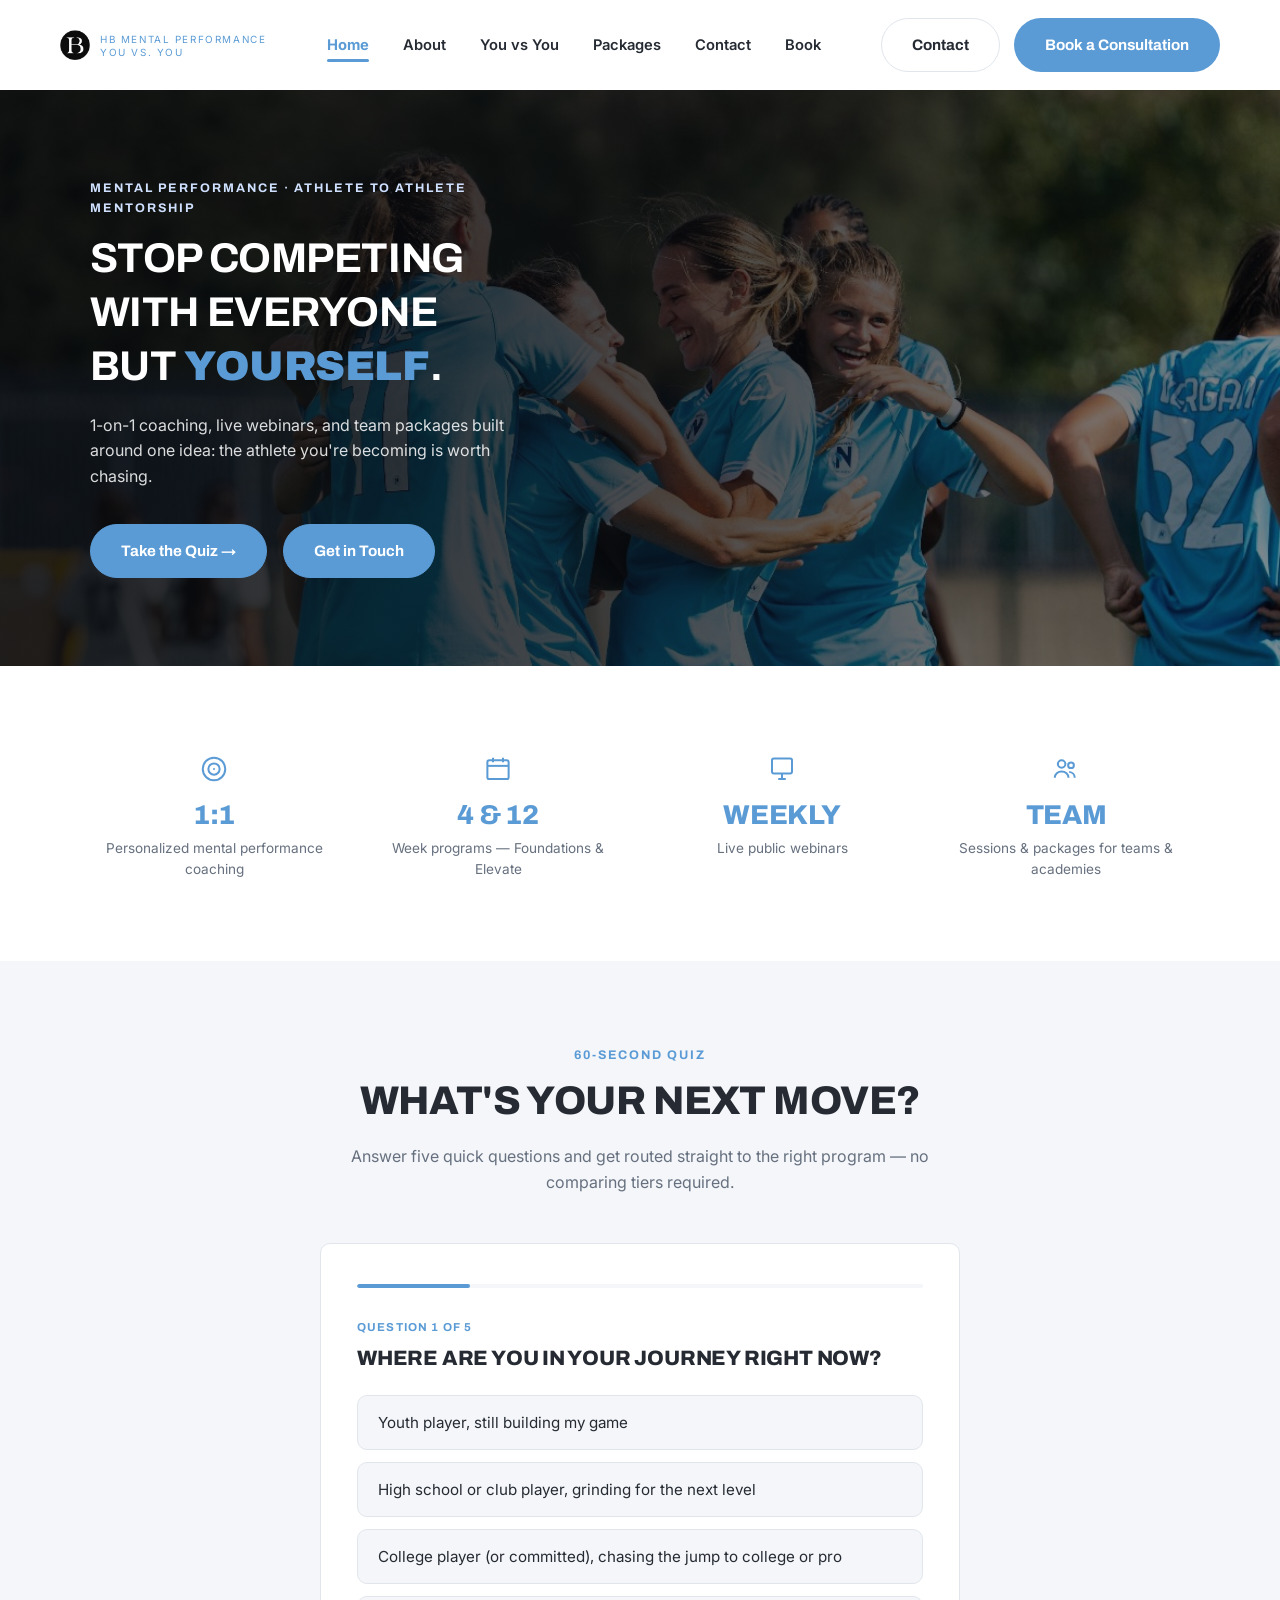
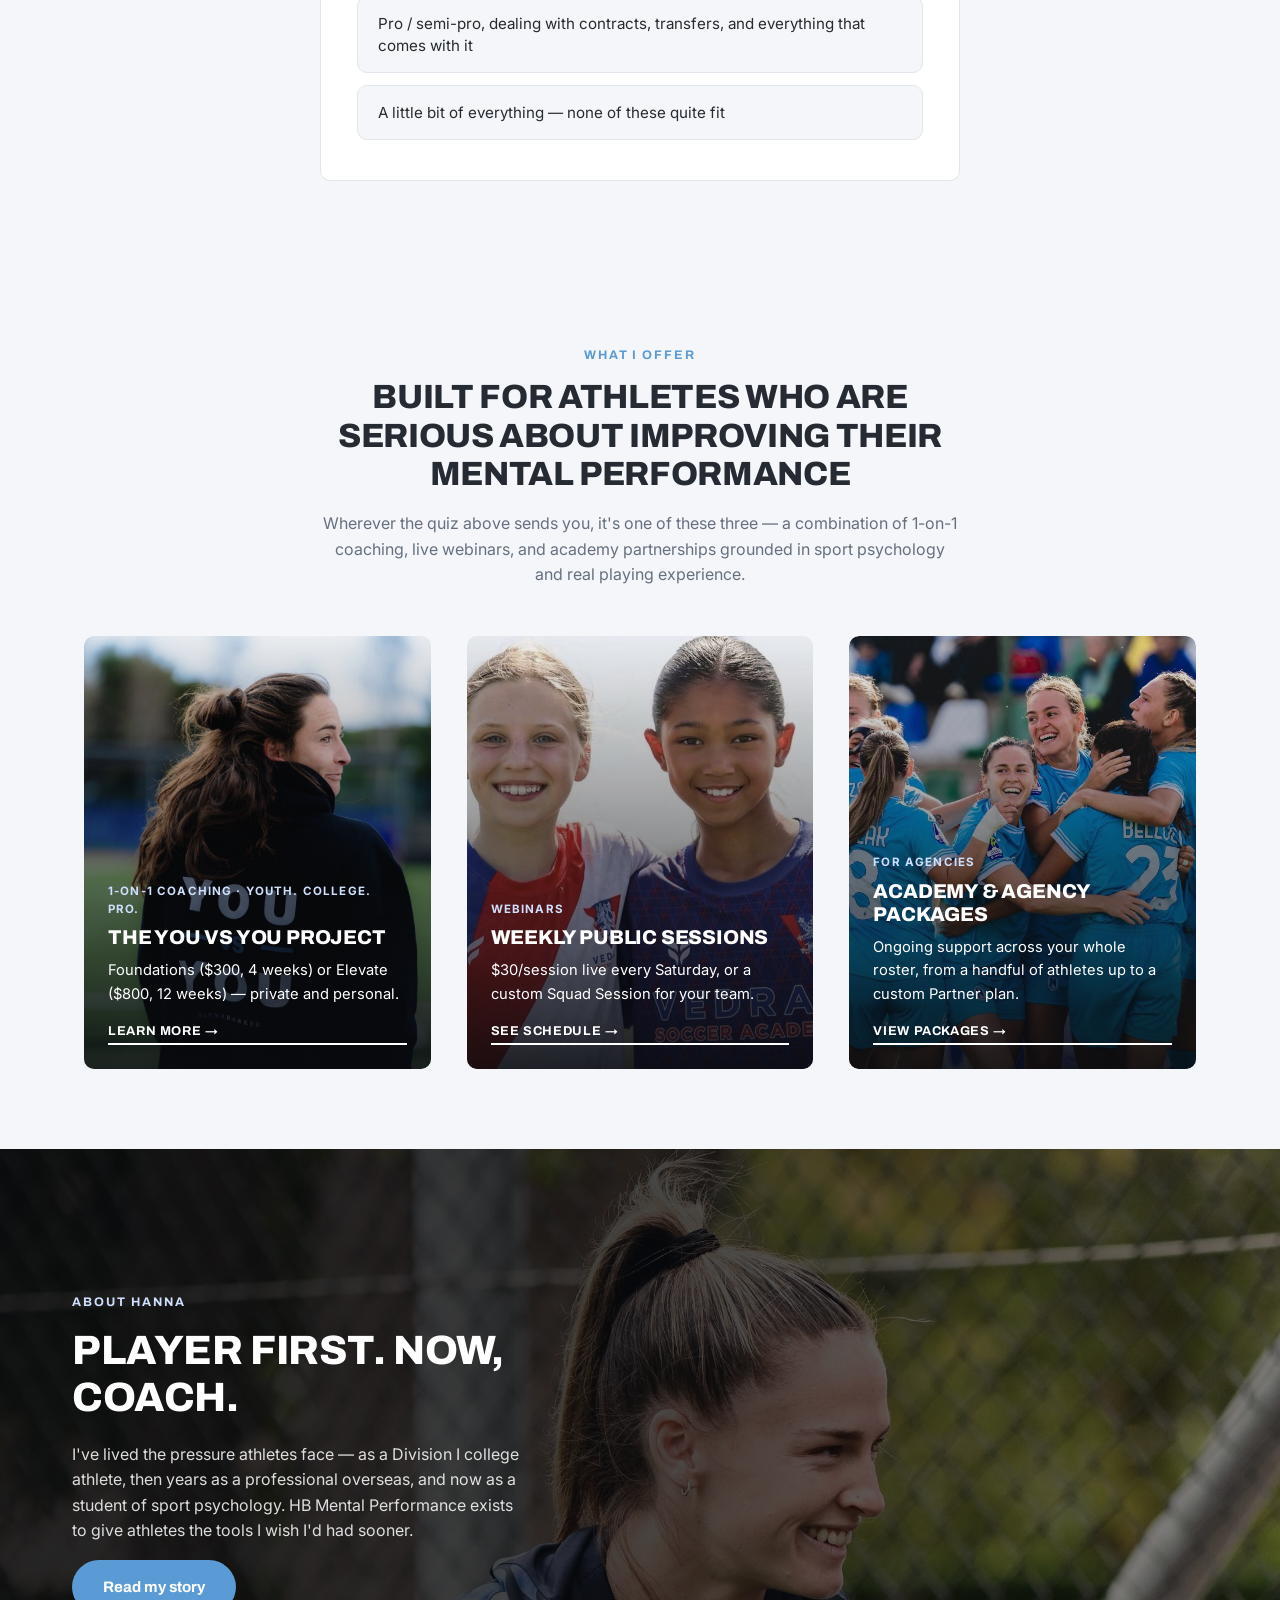
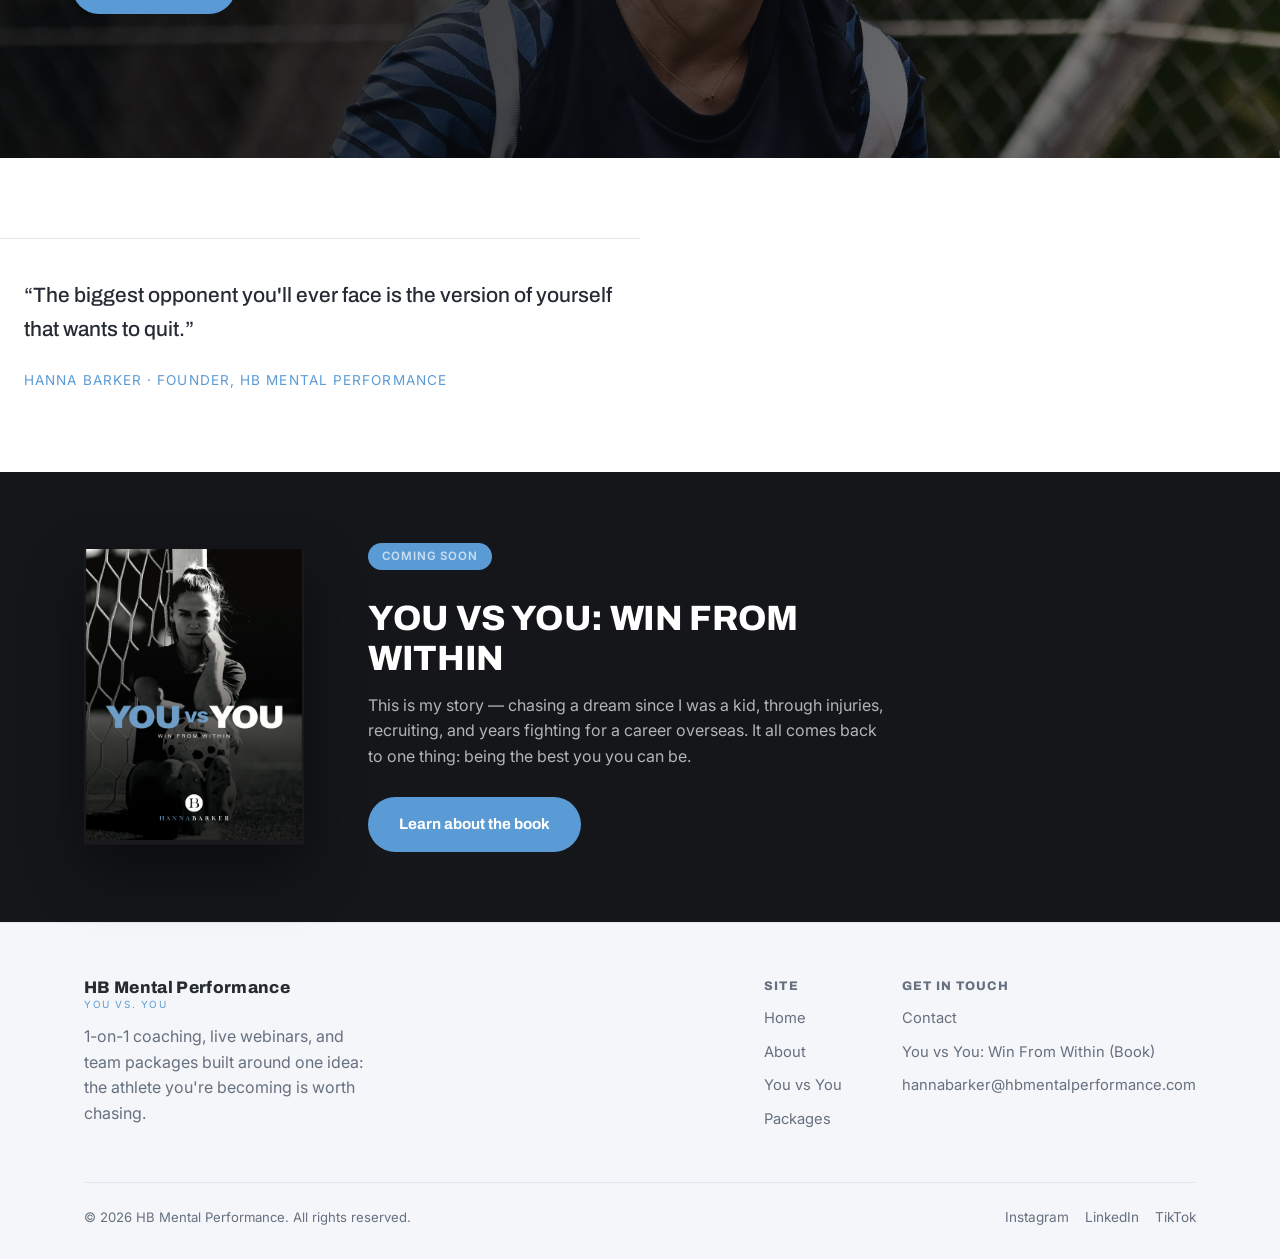
==== commit fc6d0097: "Fix contact email across the site to the real mailbox Every mailto link and displayed email address " ====
--- a/index.html
+++ b/index.html
@@ -1682,7 +1682,7 @@
           <h4>Get in touch</h4>
           <a href="contact.html">Contact</a>
           <a href="book.html">You vs You: Win From Within (Book)</a>
-          <a href="mailto:hanna@hbmentalperformance.com">hanna@hbmentalperformance.com</a>
+          <a href="mailto:hannabarker@hbmentalperformance.com">hannabarker@hbmentalperformance.com</a>
         </div>
       </div>
     </div>
@@ -1734,7 +1734,7 @@
       e.preventDefault();
       var status = document.getElementById('form-status');
       if (status) {
-        status.textContent = "Thanks — this form isn't connected to an inbox yet. For now, email hanna@hbmentalperformance.com directly.";
+        status.textContent = "Thanks — this form isn't connected to an inbox yet. For now, email hannabarker@hbmentalperformance.com directly.";
       }
     });
   }
